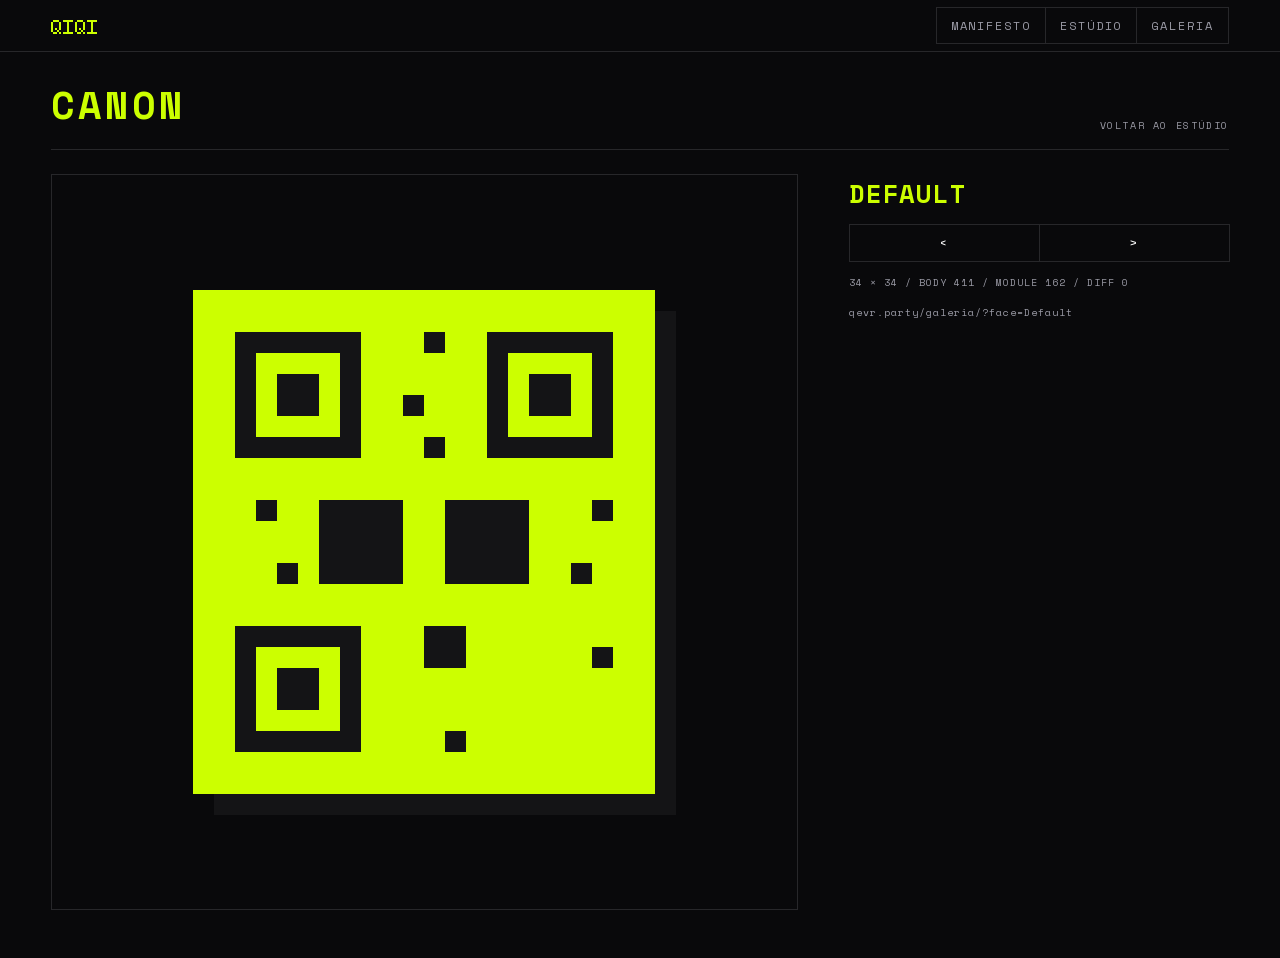
==== canon/index.html @ 70dbea25 "Ship responsive eighth-voice rulings" ====
<!DOCTYPE html>
<html lang="pt-BR">
<head>
<meta charset="utf-8">
<meta name="viewport" content="width=device-width, initial-scale=1, viewport-fit=cover">
<title>QIQI / CANON</title>
<meta name="robots" content="noindex">
<meta name="theme-color" content="#09090B">
<link rel="icon" href="../assets/favicon.svg" type="image/svg+xml">
<link rel="stylesheet" href="../assets/site.css">
<style>
  .canon-page { min-height: 100svh; max-width: var(--wrap); margin-inline: auto; padding: calc(var(--bar) + 24px) var(--gut) 48px; }
  .canon-head { display: flex; align-items: end; justify-content: space-between; gap: 16px; padding-bottom: 16px; border-bottom: var(--rule) solid var(--qevr-hair); }
  .canon-head h1 { color: var(--brand); font-size: clamp(20px, 3vw, 48px); letter-spacing: .08em; }
  .canon-head a { color: var(--qevr-muted); font-size: 10px; letter-spacing: .16em; text-decoration: none; }
  .canon-work { display: grid; grid-template-columns: minmax(0, 1fr) minmax(260px, 380px); gap: clamp(20px, 4vw, 64px); padding-top: 24px; align-items: start; }
  .canon-grid { min-width: 0; overflow: auto; border: var(--rule) solid var(--qevr-hair); padding: 10px; }
  .canon-grid canvas { display: block; image-rendering: pixelated; margin-inline: auto; }
  .canon-meta { display: grid; gap: 12px; }
  .canon-name { color: var(--brand); font-size: clamp(18px, 2vw, 28px); font-weight: 700; }
  .canon-row { display: flex; }
  .canon-data { color: var(--qevr-muted); font-size: 10px; line-height: 1.8; letter-spacing: .1em; text-transform: none; overflow-wrap: anywhere; }
  @media (max-width: 720px) {
    .canon-work { grid-template-columns: 1fr; }
    .canon-page { padding-inline: 12px; }
  }
</style>
</head>
<body>
<header class="bar">
  <div class="bar__in">
    <a class="bar__mark" href="../" aria-label="QIQI"><canvas data-cells="QIQI" data-fit="108"></canvas></a>
    <nav class="bar__nav">
      <a href="../#manifesto">MANIFESTO</a>
      <a href="../estudio/">ESTÚDIO</a>
      <a href="../galeria/">GALERIA</a>
    </nav>
  </div>
</header>
<main class="canon-page">
  <div class="canon-head"><h1>CANON</h1><a href="../estudio/">VOLTAR AO ESTÚDIO</a></div>
  <div class="canon-work">
    <div class="canon-grid"><canvas id="canonCanvas" aria-label="GRADE CANÔNICA 34 POR 34"></canvas></div>
    <aside class="canon-meta">
      <strong class="canon-name" id="canonName">NORMAL</strong>
      <div class="canon-row"><button class="ctl" id="canonPrev" type="button">&lt;</button><button class="ctl" id="canonNext" type="button">&gt;</button></div>
      <div class="canon-data" id="canonStats"></div>
      <div class="canon-data" id="canonLink"></div>
    </aside>
  </div>
</main>
<script src="../assets/pixelfont.js"></script>
<script src="../assets/qevr.js"></script>
<script src="../assets/cascade.js"></script>
<script>
(function () {
  "use strict";
  var names = [], index = 0;
  function brand() { return getComputedStyle(document.documentElement).getPropertyValue("--brand").trim() || "#CCFF00"; }
  function drawWord(canvas) {
    var m = window.QevrType.textMatrix(canvas.getAttribute("data-cells"));
    var room = canvas.parentElement.clientWidth || 108;
    var cell = Math.max(2, Math.floor(Math.min(room, 108) / m.w));
    var dpr = Math.min(devicePixelRatio || 1, 3);
    canvas.width = m.w * cell * dpr; canvas.height = m.h * cell * dpr;
    canvas.style.width = m.w * cell + "px"; canvas.style.height = m.h * cell + "px";
    var ctx = canvas.getContext("2d"); ctx.setTransform(dpr, 0, 0, dpr, 0, 0); ctx.fillStyle = brand();
    for (var y = 0; y < m.h; y++) for (var x = 0; x < m.w; x++) if (m.cells[y * m.w + x]) ctx.fillRect(x * cell, y * cell, cell, cell);
  }
  function paint() {
    if (!names.length) return;
    var name = names[index], m = window.Qevr.matrix(name), def = window.Qevr.matrix("Default"), n = m.n;
    var host = document.querySelector(".canon-grid");
    var room = Math.min(host.clientWidth - 22, innerHeight - 150, innerWidth >= 2200 ? 1200 : 760);
    var cell = Math.max(5, Math.floor(room / n));
    var canvas = document.getElementById("canonCanvas"), dpr = Math.min(devicePixelRatio || 1, 2);
    canvas.width = n * cell * dpr; canvas.height = n * cell * dpr;
    canvas.style.width = n * cell + "px"; canvas.style.height = n * cell + "px";
    var ctx = canvas.getContext("2d"); ctx.setTransform(dpr, 0, 0, dpr, 0, 0); ctx.clearRect(0, 0, n * cell, n * cell);
    var lime = 0, ink = 0, diff = 0;
    for (var y = 0; y < n; y++) for (var x = 0; x < n; x++) {
      var i = y * n + x, value = m.cells[i], changed = value !== def.cells[i];
      if (value === 1) lime++; if (value === 2) ink++; if (changed) diff++;
      ctx.fillStyle = changed ? "#FF007F" : value === 1 ? brand() : value === 2 ? "#141416" : "#09090B";
      ctx.fillRect(x * cell, y * cell, cell, cell);
    }
    document.getElementById("canonName").textContent = name.toUpperCase();
    document.getElementById("canonStats").textContent = "34 × 34 / BODY " + lime + " / MODULE " + ink + " / DIFF " + diff;
    document.getElementById("canonLink").textContent = "qevr.party/galeria/?face=" + encodeURIComponent(name);
  }
  document.getElementById("canonPrev").addEventListener("click", function () { index = (index - 1 + names.length) % names.length; paint(); });
  document.getElementById("canonNext").addEventListener("click", function () { index = (index + 1) % names.length; paint(); });
  window.Qevr.load("../assets/qevr-expressions.json").then(function (list) { names = list; drawWord(document.querySelector(".bar__mark canvas")); paint(); });
  addEventListener("resize", function () { drawWord(document.querySelector(".bar__mark canvas")); paint(); });
  window.QevrCascade.wireLinks(".bar a, .canon-head a");
})();
</script>
<script type="module" src="../assets/qa.mjs"></script>
</body>
</html>
---- assets/site.css ----
/* QEVR / qevr.party
   VENOM only. Square corners, hard offset shadows, uppercase SpaceMono.
   Four brand colors, locked. The one licensed glow is ON FIRE.

   ALIGNMENT STANDARD (applies to every page, every width):
   - Reading decks stay LEFT-ALIGNED inside one shared container.
   - The mascot-first arrival (the full first screen) and the studio center
     plate are the sanctioned centered compositions; labels that name art
     center with that art.
   - Lime fill = where you are. White fill = hover. Never the same treatment
     for both. */

/* Space Mono lives on OUR domain. SEM REVENDA DE DADOS includes the fonts. */
@font-face {
  font-family: "Space Mono"; font-style: normal; font-weight: 400; font-display: swap;
  src: url("fonts/spacemono-400-latin.woff2") format("woff2");
  unicode-range: U+0000-00FF, U+0131, U+0152-0153, U+02BB-02BC, U+02C6, U+02DA, U+02DC, U+0304, U+0308, U+0329, U+2000-206F, U+20AC, U+2122, U+2191, U+2193, U+2212, U+2215, U+FEFF, U+FFFD;
}
@font-face {
  font-family: "Space Mono"; font-style: normal; font-weight: 400; font-display: swap;
  src: url("fonts/spacemono-400-latin-ext.woff2") format("woff2");
  unicode-range: U+0100-02BA, U+02BD-02C5, U+02C7-02CC, U+02CE-02D7, U+02DD-02FF, U+0304, U+0308, U+0329, U+1D00-1DBF, U+1E00-1E9F, U+1EF2-1EFF, U+2020, U+20A0-20AB, U+20AD-20C0, U+2113, U+2C60-2C7F, U+A720-A7FF;
}
@font-face {
  font-family: "Space Mono"; font-style: normal; font-weight: 700; font-display: swap;
  src: url("fonts/spacemono-700-latin.woff2") format("woff2");
  unicode-range: U+0000-00FF, U+0131, U+0152-0153, U+02BB-02BC, U+02C6, U+02DA, U+02DC, U+0304, U+0308, U+0329, U+2000-206F, U+20AC, U+2122, U+2191, U+2193, U+2212, U+2215, U+FEFF, U+FFFD;
}
@font-face {
  font-family: "Space Mono"; font-style: normal; font-weight: 700; font-display: swap;
  src: url("fonts/spacemono-700-latin-ext.woff2") format("woff2");
  unicode-range: U+0100-02BA, U+02BD-02C5, U+02C7-02CC, U+02CE-02D7, U+02DD-02FF, U+0304, U+0308, U+0329, U+1D00-1DBF, U+1E00-1E9F, U+1EF2-1EFF, U+2020, U+20A0-20AB, U+20AD-20C0, U+2113, U+2C60-2C7F, U+A720-A7FF;
}

:root {
  --qevr-ink: #09090B;
  --qevr-body: #CCFF00;
  --qevr-pink: #FF007F;
  --qevr-light: #FFFFFF;
  --qevr-muted: #9A9AA5;
  --qevr-surface: #141416;
  --qevr-hair: #27272A;
  --qevr-fire: #FF2A6D;

  --ground: var(--qevr-ink);
  --brand: var(--qevr-body);
  --accent: var(--qevr-body);

  --gut: clamp(16px, 4vw, 64px);
  --rule: 1px;
  --wrap: 1560px;
  --bar: calc(52px + env(safe-area-inset-top, 0px));
}

html[data-mode="party"] { --brand: var(--qevr-pink); --accent: var(--qevr-pink); }
html[data-mode="dawn"]  { --ground: #0C0C0E; --brand: var(--qevr-body); --accent: var(--qevr-pink); }

* { margin: 0; padding: 0; box-sizing: border-box; border-radius: 0 !important; }

/* the motion law is stepped and hard: anchor moves are cuts, never glides */
html { background: var(--ground); scroll-behavior: auto; scroll-padding-top: var(--bar); }

body {
  background: var(--ground);
  color: var(--qevr-light);
  font-family: "Space Mono", ui-monospace, "SF Mono", Menlo, monospace;
  font-size: 16px;
  text-transform: uppercase;
  letter-spacing: 0.055em;
  -webkit-font-smoothing: antialiased;
  overflow-x: hidden;
  scrollbar-width: thin;
  scrollbar-color: var(--brand) var(--qevr-hair);
}

::-webkit-scrollbar { width: 4px; height: 4px; }
::-webkit-scrollbar-track { background: var(--qevr-hair); }
::-webkit-scrollbar-thumb { background: var(--brand); }
html.scroll-fire { scrollbar-color: var(--qevr-fire) var(--qevr-hair); }
html.scroll-fire::-webkit-scrollbar-thumb { background: var(--qevr-fire); }

::selection { background: var(--brand); color: var(--qevr-ink); }

/* ---------- bar ---------- */

.bar {
  position: fixed; inset: 0 0 auto 0; height: var(--bar); z-index: 60;
  padding: env(safe-area-inset-top, 0px) var(--gut) 0 var(--gut);
  background: var(--ground);
  border-bottom: var(--rule) solid var(--qevr-hair);
}
.bar__in {
  height: 100%; max-width: var(--wrap); margin-inline: auto;
  display: flex; align-items: center; justify-content: space-between; gap: 16px;
}
.bar__mark canvas { display: block; image-rendering: pixelated; }
.bar__nav { display: flex; gap: 0; }
.bar__nav a {
  color: var(--qevr-muted); text-decoration: none;
  font-size: clamp(10px, 1.05vw, 12px); letter-spacing: .16em;
  padding: 9px 14px; border: var(--rule) solid var(--qevr-hair); margin-left: -1px;
}
/* lime marks where you are; hover is white, never lime */
.bar__nav a[aria-current="page"] { color: var(--qevr-ink); background: var(--brand); border-color: var(--brand); font-weight: 700; }
.bar__nav a:not([aria-current="page"]):hover,
.bar__nav a:not([aria-current="page"]):focus-visible { color: var(--qevr-ink); background: var(--qevr-light); border-color: var(--qevr-light); outline: none; }

/* the PT / EN boxes: two tabs bleeding off the right edge, just under the
   bar, stacked. same grammar as everything: lime = the language you are in,
   white = hover. they live on the arrival, out of the reading's way. */
.lang {
  position: absolute; top: calc(var(--bar) + 14px); right: 0; z-index: 55;
  display: flex; flex-direction: column;
  /* its own patch of ground: invisible on the manifesto, and on the studio it
     carves a clean notch out of the belt, the same way the bar and plate do */
  background: var(--ground); padding: 8px 0 8px 8px;
}
.lang button {
  font: inherit; text-transform: uppercase; cursor: pointer;
  background: var(--ground); color: var(--qevr-muted);
  font-size: 11px; letter-spacing: .14em; padding: 10px 12px;
  border: var(--rule) solid var(--qevr-hair); border-right: 0;
}
.lang button + button { margin-top: -1px; }
.lang button[aria-pressed="true"] { color: var(--qevr-ink); background: var(--brand); border-color: var(--brand); font-weight: 700; }
.lang button:not([aria-pressed="true"]):hover,
.lang button:not([aria-pressed="true"]):focus-visible { color: var(--qevr-ink); background: var(--qevr-light); border-color: var(--qevr-light); outline: none; }

/* ---------- thermometer ---------- */

.thermo { display: none; }
.thermo__fill { position: absolute; left: 0; right: 0; top: 0; height: 0; background: var(--brand); }
.thermo.is-fire .thermo__fill { background: var(--qevr-fire); box-shadow: 0 0 18px 2px var(--qevr-fire); }

main { padding-top: var(--bar); }

/* ---------- arrival: him and the colour question own the whole first screen ---------- */

.arrival {
  min-height: calc(100svh - var(--bar));
  max-width: var(--wrap); margin-inline: auto;
  padding: clamp(18px, 3.4vh, 38px) var(--gut) clamp(22px, 4vh, 44px);
  border-bottom: var(--rule) solid var(--qevr-hair);
  display: flex; flex-direction: column; align-items: center; justify-content: center;
  gap: clamp(14px, 2.6vh, 28px);
}
/* him and his one instruction are a lockup: the label centers under the art */
.arrival__mascot { display: grid; justify-items: center; gap: clamp(8px, 1.3vh, 14px); }
.arrival__hint { font-size: clamp(11px, 1.1vw, 13px); letter-spacing: .24em; color: var(--brand); text-align: center; }
.arrival__color { display: grid; justify-items: center; gap: clamp(10px, 1.6vh, 16px); width: min(100%, 400px); }
.arrival__question { color: var(--qevr-light); font-size: clamp(11px, 1.1vw, 14px); letter-spacing: .2em; text-align: center; }
.arrival__color-controls { display: flex; justify-content: center; width: min(100%, 300px); }

/* ---------- the one door left: the studio exit at the end of the read ---------- */

.door {
  display: flex; flex-direction: column; gap: 7px;
  padding: clamp(16px, 2vw, 24px) clamp(20px, 2.6vw, 34px);
  text-decoration: none; border: var(--rule) solid var(--qevr-hair);
  color: var(--qevr-light); min-width: 0;
}
.door strong { font-size: clamp(14px, 1.5vw, 19px); font-weight: 700; letter-spacing: .1em; }
.door span { font-size: clamp(9.5px, 1vw, 11px); color: var(--qevr-muted); letter-spacing: .12em; }
.door--exit { margin-top: clamp(24px, 4vh, 44px); }
/* same grammar as the bar: hover is white */
.door:hover, .door:focus-visible { background: var(--qevr-light); border-color: var(--qevr-light); color: var(--qevr-ink); outline: none; }
.door:hover span, .door:focus-visible span { color: var(--qevr-ink); opacity: .7; }

/* ---------- segmented controls: shared by arrival and studio ---------- */

.ctl {
  font: inherit; text-transform: uppercase; letter-spacing: .12em;
  font-size: 11px; padding: 10px 13px; cursor: pointer;
  background: transparent; color: var(--qevr-light);
  border: var(--rule) solid var(--qevr-hair); margin: 0 -1px 0 0;
  flex: 1; text-align: center;
}
.ctl:hover, .ctl:focus-visible { background: var(--qevr-light); color: var(--qevr-ink); border-color: var(--qevr-light); outline: none; }
.ctl[aria-pressed="true"] { background: var(--brand); color: var(--qevr-ink); border-color: var(--brand); font-weight: 700; }
.ctl--swatch { display: flex; align-items: center; justify-content: center; gap: 7px; }
.ctl--swatch i { width: 10px; height: 10px; display: block; flex: none; }
.ctl--green i { background: var(--qevr-body); }
.ctl--pink i { background: var(--qevr-pink); }
/* a pressed swatch sits on its own colour: flip the square to ink so it never vanishes */
.ctl--swatch[aria-pressed="true"] i { background: var(--qevr-ink); }

/* ---------- the four blocks: one stack, identical at every width ---------- */

.blocks {
  max-width: var(--wrap); margin-inline: auto;
  padding: clamp(20px, 3.5vh, 40px) var(--gut) clamp(40px, 7vh, 84px);
}
.block { border: var(--rule) solid var(--qevr-hair); margin-bottom: -1px; }
.heading--toggle {
  background: transparent; border: 0; width: 100%;
  padding: clamp(14px, 1.8vh, 20px) clamp(15px, 1.8vw, 24px);
  font: inherit; color: inherit; text-align: left; cursor: pointer;
  display: flex; align-items: center; justify-content: space-between; gap: 16px;
  overflow: hidden;
}
.heading--toggle:hover { background: var(--qevr-surface); }
.heading--toggle:focus-visible { outline: 2px solid var(--brand); outline-offset: -4px; }
.heading__text { display: flex; flex-direction: column; gap: 9px; flex: 1; min-width: 0; }
.heading--toggle canvas { display: block; image-rendering: pixelated; }
/* the label says what sits behind it */
.heading__sub { font-size: clamp(10px, .95vw, 11.5px); letter-spacing: .18em; color: var(--qevr-muted); }
/* closed = a plus (this opens); open = the long brand dash */
.heading__mark { display: block; position: relative; width: 14px; height: 14px; background: transparent; flex: none; }
.heading__mark::before { content: ""; position: absolute; left: 0; right: 0; top: 4px; height: 6px; background: var(--qevr-muted); }
.heading__mark::after { content: ""; position: absolute; top: 0; bottom: 0; left: 4px; width: 6px; background: var(--qevr-muted); }
[data-open="true"] > .heading--toggle .heading__mark { width: 30px; height: 6px; }
[data-open="true"] > .heading--toggle .heading__mark::before { top: 0; background: var(--brand); }
[data-open="true"] > .heading--toggle .heading__mark::after { content: none; }
.block__body { padding: 0 clamp(15px, 1.8vw, 24px) clamp(20px, 3vh, 32px); }
[data-open="false"] .block__body { display: none; }

/* ---------- a cena ---------- */

.copy p { font-size: clamp(13.5px, 1.2vw, 17px); line-height: 1.7; letter-spacing: .045em; max-width: 64ch; }
.copy p + p { margin-top: 1.2em; }
.copy p.dim { color: var(--qevr-muted); }
.copy p.mark { color: var(--brand); }

/* the intro line reads before the tiles; an absent intro leaves no gap */
#peopleIntro:empty { display: none; }
#peopleIntro { margin-bottom: clamp(14px, 2.2vh, 26px); }

/* the people are a deck like every other list: numbered tiles, same borders */
.people__grid {
  display: grid; grid-template-columns: repeat(2, minmax(0, 1fr)); gap: 0;
  max-width: 880px;
  border-top: var(--rule) solid var(--qevr-hair);
  border-left: var(--rule) solid var(--qevr-hair);
}
.world__close { margin-top: clamp(14px, 2.2vh, 26px); padding-top: clamp(12px, 1.8vh, 20px); border-top: var(--rule) solid var(--qevr-hair); max-width: 880px; }
.world__close p { font-size: clamp(12px, 1vw, 14px); line-height: 1.65; color: var(--qevr-muted); }
.world__close p + p { margin-top: .85em; }
.world__close p:last-child { color: var(--brand); }

/* ---------- tiles: every deck on this page is this one component ---------- */

.stances__grid {
  display: grid; grid-template-columns: repeat(3, minmax(0, 1fr)); gap: 0;
  border-top: var(--rule) solid var(--qevr-hair);
  border-left: var(--rule) solid var(--qevr-hair);
}
/* a deck always ends on a full row: when the last tile opens a new row alone,
   it takes the whole row — a wide closing tile, never a hole */
.stances__grid > .stance:nth-child(3n+1):last-child { grid-column: 1 / -1; }
.stance {
  border-right: var(--rule) solid var(--qevr-hair);
  border-bottom: var(--rule) solid var(--qevr-hair);
  background: transparent; color: inherit; font: inherit;
  text-transform: inherit; letter-spacing: inherit; text-align: left;
  padding: clamp(13px, 1.7vw, 22px);
  cursor: pointer; display: flex; flex-direction: column;
  align-items: flex-start; justify-content: flex-start;
  min-height: clamp(96px, 11vh, 132px); width: 100%;
}
.stance:hover, .stance:focus-visible { background: var(--qevr-surface); outline: none; }
.stance[aria-expanded="true"] { background: var(--qevr-surface); }
.stance__idx { font-size: 10px; color: var(--qevr-muted); display: block; margin-bottom: 8px; }
.stance[aria-expanded="true"] .stance__idx { color: var(--brand); }
.stance__head { font-size: clamp(12.5px, 1vw, 15px); line-height: 1.5; font-weight: 700; }
.stance__body { display: none; order: 2; margin-top: 12px; padding-top: 12px; border-top: var(--rule) solid var(--qevr-hair); }
.stance[aria-expanded="true"] .stance__body { display: block; }
.stance__body p { font-size: clamp(11px, .9vw, 13px); line-height: 1.7; color: var(--qevr-muted); }
.stance__body p + p { margin-top: .8em; }
.stance::after { content: ""; display: block; order: 3; margin-top: auto; width: 14px; height: 6px; background: var(--qevr-hair); }
.stance:hover::after, .stance:focus-visible::after { background: var(--qevr-muted); }
.stance[aria-expanded="true"]::after { width: 36px; background: var(--brand); }

/* still tiles: same skin, nothing to press, body always out */
.stance--still { cursor: default; min-height: 0; }
.stance--still:hover { background: transparent; }
.stance--still .stance__body { display: block; }
.stance--still::after { content: none; }

/* ---------- gift ---------- */

.gift p { font-size: clamp(14px, 1.3vw, 19px); line-height: 1.7; max-width: 52ch; }
.stamp {
  margin-top: clamp(18px, 3vh, 34px); padding-top: clamp(14px, 2.2vh, 24px);
  border-top: 3px solid var(--brand);
  font-size: clamp(15px, 1.9vw, 28px); line-height: 1.4; font-weight: 700;
  color: var(--qevr-light); letter-spacing: .04em; max-width: 30ch;
}
.stamp b { color: var(--brand); font-weight: 700; }

/* ---------- companion ---------- */

/* a true corner: small zone, so he never sits on the reading (soul: never covers content) */
.companion { position: fixed; right: clamp(8px, 1.6vw, 22px); bottom: clamp(8px, 1.6vh, 22px); z-index: 50; width: 130px; height: 130px; display: grid; place-items: center; pointer-events: none; }
.companion .mascot { pointer-events: auto; }
.mascot { background: transparent; border: 0; padding: 0; cursor: pointer; display: block; will-change: transform; }
.mascot canvas { display: block; image-rendering: pixelated; }
.mascot:focus-visible { outline: 2px solid var(--brand); outline-offset: 4px; }

@media (max-width: 1100px) {
  .stances__grid { grid-template-columns: repeat(2, minmax(0, 1fr)); }
  .stances__grid > .stance:nth-child(2n+1):last-child { grid-column: 1 / -1; }
}

@media (max-width: 720px) {
  /* the landing is two pages, not a scroll with half-states: a swipe settles
     on him or on the read, never between. inside the read (an area taller
     than the screen) scrolling stays free — snap only guards the two doors.
     (body carries overflow-x: hidden, so it is the propagated scroller:
     the snap-type must sit on BOTH roots or chromium ignores it) */
  html, body { scroll-snap-type: y mandatory; }
  .arrival { scroll-snap-align: start; }
  .blocks { scroll-snap-align: start; }

  .stances__grid, #neversList, .people__grid { grid-template-columns: minmax(0, 1fr); }
  /* GP's ruling: on the read he takes the bottom-right corner, same as the
     app. small zone, small cell, and only he himself takes the tap */
  .companion { width: 92px; height: 92px; right: 10px; bottom: 12px; }
  .lang button { font-size: 10px; padding: 9px 10px; }
  .bar { padding-inline: 0; }
  .bar__in { gap: 0; max-width: none; }
  .bar__mark { flex: 0 0 64px; width: 64px; overflow: hidden; display: flex; justify-content: center; }
  .bar__nav { flex: 1 1 auto; min-width: 0; display: grid; grid-template-columns: repeat(3, minmax(0, 1fr)); }
  .bar__nav a {
    min-width: 0; margin-left: -1px; padding: 10px 2px;
    font-size: 8px; letter-spacing: .055em; text-align: center; white-space: nowrap;
  }
  .arrival { padding-inline: 16px; gap: 14px; }
  .door { padding: 13px 16px; }
  .arrival__color-controls { width: min(100%, 260px); }
  .copy p { font-size: 13px; line-height: 1.62; }
  .world__close p { font-size: 12px; }
  .stance { min-height: 0; padding: 12px 14px; }
  .stance__head { font-size: 12.5px; line-height: 1.45; }
  .stance::after { margin-top: 9px; }
  .heading__sub { letter-spacing: .14em; }
  .stamp { font-size: 15px; max-width: none; }
}

@media (prefers-reduced-motion: reduce) {
  html { scroll-behavior: auto; }
  * { transition: none !important; animation: none !important; }
  .thermo.is-fire .thermo__fill { box-shadow: none; }
}

/* ================= seventh voice: the ruled build ================= */

/* ---------- arrival floor: provenance + the scroll cue ---------- */
.arrival { position: relative; }
.arrival__floor {
  position: absolute; left: var(--gut); right: var(--gut); bottom: 10px;
  display: flex; align-items: center; justify-content: space-between; gap: 14px;
  border-top: var(--rule) solid var(--qevr-hair); padding-top: 8px;
}
.arrival__city { font-size: 10px; letter-spacing: .26em; color: var(--qevr-muted); }
.arrival__scroll { display: flex; align-items: center; gap: 8px; color: var(--qevr-muted); }
.arrival__scroll span { font-size: 9px; letter-spacing: .26em; }
.arrival__scroll canvas { display: block; image-rendering: pixelated; }
/* the gift tag: one muted dedication line, read from the link, never stored */
.arrival__from { font-size: 10px; letter-spacing: .2em; color: var(--qevr-muted); text-align: center; }
.arrival__from:empty { display: none; }
/* the quick loading bar of the entrance ritual */
.arrival__loading { width: min(46vw, 220px); height: 8px; border: var(--rule) solid var(--qevr-hair); }
.arrival__loading i { display: block; height: 100%; width: 0; background: var(--brand); }
.arrival__signal { min-height: 18px; display: grid; place-items: center; }
.arrival__signal > * { grid-area: 1 / 1; }
.arrival__signal .arrival__hint { visibility: hidden; }
.arrival__signal.is-ready .arrival__hint { visibility: visible; }
.arrival__signal.is-ready .arrival__loading { display: none; }
.arrival__signal.is-loading .arrival__hint { visibility: hidden; }
.arrival__signal.is-loading .arrival__loading { display: block; }
body.is-booting .bar,
body.is-booting > .lang,
body.is-booting .arrival__mascot > :not(.arrival__signal),
body.is-booting .arrival__from,
body.is-booting .arrival__color,
body.is-booting .arrival__floor { visibility: hidden; }
body.is-booting [data-qevr-cascade] { display: none !important; }
body.is-booting .arrival__mascot { position: fixed; inset: 0; z-index: 10000; display: grid; place-items: center; }
body.is-booting .arrival__signal { position: fixed; inset: 0; }

/* ---------- the error tag and loader above his head (poke ladder) ---------- */
.arrival__mascot { position: relative; }
.mascot__tag {
  position: absolute; top: -6px; left: 50%; transform: translate(-50%, -100%);
  font-size: 10px; letter-spacing: .3em; font-weight: 700; color: var(--qevr-pink);
  padding: 4px 8px; border: 0; background: transparent;
  display: none; white-space: nowrap;
}
.mascot__tag.on { display: block; }
.mascot__load {
  position: absolute; top: -4px; left: 50%; transform: translate(-50%, -100%);
  width: 90px; height: 6px; border: var(--rule) solid var(--qevr-hair); background: var(--ground);
  display: none;
}
.mascot__load i { display: block; height: 100%; width: 0; background: var(--brand); }
.mascot__load.on { display: block; }

/* The error hits the whole document in stepped slices, not a floating box. */
html.page-glitch body { animation: page-glitch-shake 90ms steps(2, end) 7; }
html.page-glitch body::after {
  content: ""; position: fixed; inset: 0; z-index: 89; pointer-events: none;
  background: repeating-linear-gradient(0deg, transparent 0 17px, color-mix(in srgb, var(--brand) 42%, transparent) 17px 20px);
  mix-blend-mode: difference; animation: page-glitch-slice 80ms steps(2, end) 8;
}
@keyframes page-glitch-shake { 0% { transform: translate(0); } 33% { transform: translate(8px, -3px); } 66% { transform: translate(-7px, 2px); } }
@keyframes page-glitch-slice { 0% { clip-path: inset(8% 0 72% 0); transform: translateX(-10px); } 50% { clip-path: inset(46% 0 30% 0); transform: translateX(12px); } 100% { clip-path: inset(74% 0 4% 0); transform: translateX(-5px); } }

/* ---------- the read: expansion bay + full volume ---------- */
/* tiles stay short; the opened body lives in a full-width band under its row */
.stance__body { display: none !important; }
.stances__bay {
  grid-column: 1 / -1;
  border-right: var(--rule) solid var(--qevr-hair);
  border-bottom: var(--rule) solid var(--qevr-hair);
  background: var(--qevr-surface);
  padding: clamp(16px, 2.2vw, 26px);
  display: flex; gap: clamp(14px, 2vw, 22px); align-items: flex-start;
}
.stances__bay-idx { color: var(--brand); font-size: 12px; font-weight: 700; flex: none; padding-top: 3px; }
.stances__bay-copy { min-width: 0; flex: 1; }
/* the doctrine answers at full volume: copy size, white */
.stances__bay-copy p { font-size: clamp(13.5px, 1.2vw, 17px); line-height: 1.7; color: var(--qevr-light); max-width: 64ch; }
.stances__bay-copy p + p { margin-top: 1em; }
.stances__bay-copy .cursor { display: inline-block; width: 9px; height: 1em; vertical-align: -0.15em; background: var(--brand); margin-left: 3px; }

/* ---------- AS PESSOAS: stanzas, not a pricing grid ---------- */
.people__grid { grid-template-columns: minmax(0, 1fr); max-width: none; }
.people__grid .stance--still { flex-direction: row; align-items: baseline; gap: clamp(12px, 1.6vw, 20px); padding: clamp(14px, 1.8vw, 22px); }
.people__grid .stance__idx { margin-bottom: 0; flex: none; }
.people__grid .stance__head { flex: none; min-width: clamp(120px, 16vw, 220px); }
.people__grid .stance--still .stance__body { display: block !important; margin-top: 0; padding-top: 0; border-top: 0; min-width: 0; }
.people__grid .stance--still .stance__body p { font-size: clamp(13.5px, 1.2vw, 17px); line-height: 1.7; color: var(--qevr-light); max-width: 64ch; }

/* ---------- the companion enters the open block (desktop) ---------- */
.block { position: relative; }
.block__field { position: absolute; right: clamp(14px, 3vw, 60px); bottom: clamp(14px, 3vh, 40px); display: none; }
@media (min-width: 1101px) { [data-open="true"] .block__field { display: block; } }

/* ---------- the doors out: two bands at heading scale ---------- */
.doors {
  width: 100vw; margin-top: clamp(24px, 4vh, 44px); margin-left: calc(50% - 50vw);
  border-top: var(--rule) solid var(--qevr-hair);
  display: grid; grid-template-columns: repeat(2, minmax(0, 1fr));
}
.doorband {
  display: flex; align-items: center; justify-content: space-between; gap: 18px;
  padding: clamp(18px, 2.6vh, 30px) clamp(16px, 2vw, 26px);
  border: var(--rule) solid var(--qevr-hair); border-top: 0; min-width: 0;
  text-decoration: none; color: var(--qevr-light); background: transparent;
}
.doorband canvas { display: block; image-rendering: pixelated; max-width: 72%; height: auto !important; }
.doorband span { min-width: 0; font-size: clamp(9.5px, 1vw, 11px); color: var(--qevr-muted); letter-spacing: .18em; text-align: right; }
.doorband:hover, .doorband:focus-visible { background: var(--qevr-light); outline: none; }
.doorband:hover span, .doorband:focus-visible span { color: var(--qevr-ink); }

/* ---------- the stamp drawn in his cells ---------- */
.stamp { border-top: 0; padding-top: 0; max-width: none; }
.stamp__band { border-top: 3px solid var(--brand); padding-top: clamp(14px, 2.2vh, 24px); }
.stamp canvas { display: block; image-rendering: pixelated; max-width: 100%; }
.stamp__city { display: block; margin-top: 10px; color: var(--qevr-muted); font-size: 9px; letter-spacing: .24em; }

/* ---------- AS REGRAS: the poster pop ---------- */
.poster {
  position: fixed; inset: 0; z-index: 90; background: rgb(9 9 11 / 88%); display: none;
  overflow: auto; padding: clamp(12px, 3vh, 28px); place-items: center;
}
.poster.on { display: grid; }
.poster__in { width: min(100%, 760px); display: grid; gap: 8px; }
.poster__sheet {
  aspect-ratio: 210 / 297; width: min(100%, calc((100svh - 112px) * 210 / 297));
  max-height: calc(100svh - 112px); margin-inline: auto; overflow: hidden;
  border: clamp(3px, .55vw, 6px) solid var(--brand); background: var(--qevr-ink);
  padding: clamp(12px, 2.5vmin, 28px); display: flex; flex-direction: column; gap: clamp(8px, 1.6vmin, 18px);
}
.poster__controls { display: flex; justify-content: center; }
.poster__top { display: flex; align-items: flex-start; justify-content: space-between; gap: 16px; }
.poster__title canvas { display: block; image-rendering: pixelated; }
.poster__close {
  font: inherit; text-transform: uppercase; cursor: pointer; letter-spacing: .14em;
  background: transparent; color: var(--qevr-light); font-size: 11px;
  border: var(--rule) solid var(--qevr-hair); padding: 10px 13px;
}
.poster__close:hover, .poster__close:focus-visible { background: var(--qevr-light); color: var(--qevr-ink); border-color: var(--qevr-light); outline: none; }
.poster__body { display: grid; grid-template-columns: minmax(0, 1fr) auto; gap: clamp(8px, 1.8vmin, 22px); align-items: start; min-height: 0; }
.poster__art { flex: none; }
.poster__art canvas { display: block; image-rendering: pixelated; }
.poster__rules { min-width: 0; flex: 1; display: flex; flex-direction: column; }
.poster__rule { border-bottom: var(--rule) solid var(--qevr-hair); padding: clamp(4px, .85vmin, 10px) 0; }
.poster__rule b { display: block; font-size: clamp(7px, 1.18vmin, 13px); letter-spacing: .03em; }
.poster__rule i { display: block; font-style: normal; margin-top: 2px; font-size: clamp(6px, .92vmin, 10px); color: var(--qevr-muted); line-height: 1.35; }
.poster__foot { font-size: 10px; letter-spacing: .24em; color: var(--qevr-muted); display: flex; justify-content: space-between; gap: 12px; }
@media (max-width: 720px) {
  .poster { padding: 8px; }
  .poster__in { width: 100%; }
  .poster__sheet { max-height: calc(100svh - 70px); width: min(100%, calc((100svh - 70px) * 210 / 297)); padding: 11px; }
  .poster__top { gap: 8px; }
  .poster__body { grid-template-columns: minmax(0, 1fr) 74px; }
  .poster__foot { font-size: 6.5px; }
}

/* ---------- the hold: charging into the secret room ---------- */
.mascot__charge {
  position: absolute; left: 50%; bottom: -12px; transform: translateX(-50%);
  width: 120px; height: 6px; border: var(--rule) solid var(--qevr-hair); background: var(--ground);
  display: none;
}
.mascot__charge i { display: block; height: 100%; width: 0; background: var(--qevr-pink); }
.mascot__charge.on { display: block; }

/* ---------- phone: the companion changes corners instead of changing copy width ---------- */
@media (max-width: 720px) {
  .arrival__floor { left: 16px; right: 16px; }
  .people__grid .stance--still { flex-direction: column; gap: 6px; }
  .people__grid .stance__head { min-width: 0; }
  .doorband { padding: 14px 10px; justify-content: center; }
  .doorband span { display: none; }
  .doorband canvas { max-width: 100%; }
  .stances__bay { padding: 14px; }
}

.companion[data-corner="bottom-left"] { right: auto; left: 10px; }
.companion[data-corner="top-right"] { bottom: auto; top: calc(var(--bar) + 12px); }
.companion[data-corner="top-left"] { right: auto; bottom: auto; left: 10px; top: calc(var(--bar) + 12px); }

@media (min-width: 2200px) {
  :root { --wrap: min(86vw, 3000px); --gut: clamp(48px, 4vw, 150px); }
  body { font-size: 20px; }
  .copy p, .stances__bay-copy p, .people__grid .stance--still .stance__body p { font-size: clamp(18px, .82vw, 26px); max-width: 76ch; }
  .heading__sub { font-size: clamp(13px, .55vw, 18px); }
  .block__field { right: clamp(50px, 4vw, 150px); }
  .poster__in { width: min(100%, 960px); }
}

/* screen-reader-only heading: the document has a name even before the paint */
.sr-only { position: absolute; width: 1px; height: 1px; padding: 0; margin: -1px; overflow: hidden; clip: rect(0 0 0 0); white-space: nowrap; border: 0; }
/* L02: the page's one quick hit after HE molts */
main.jolt { transform: translateX(6px); }
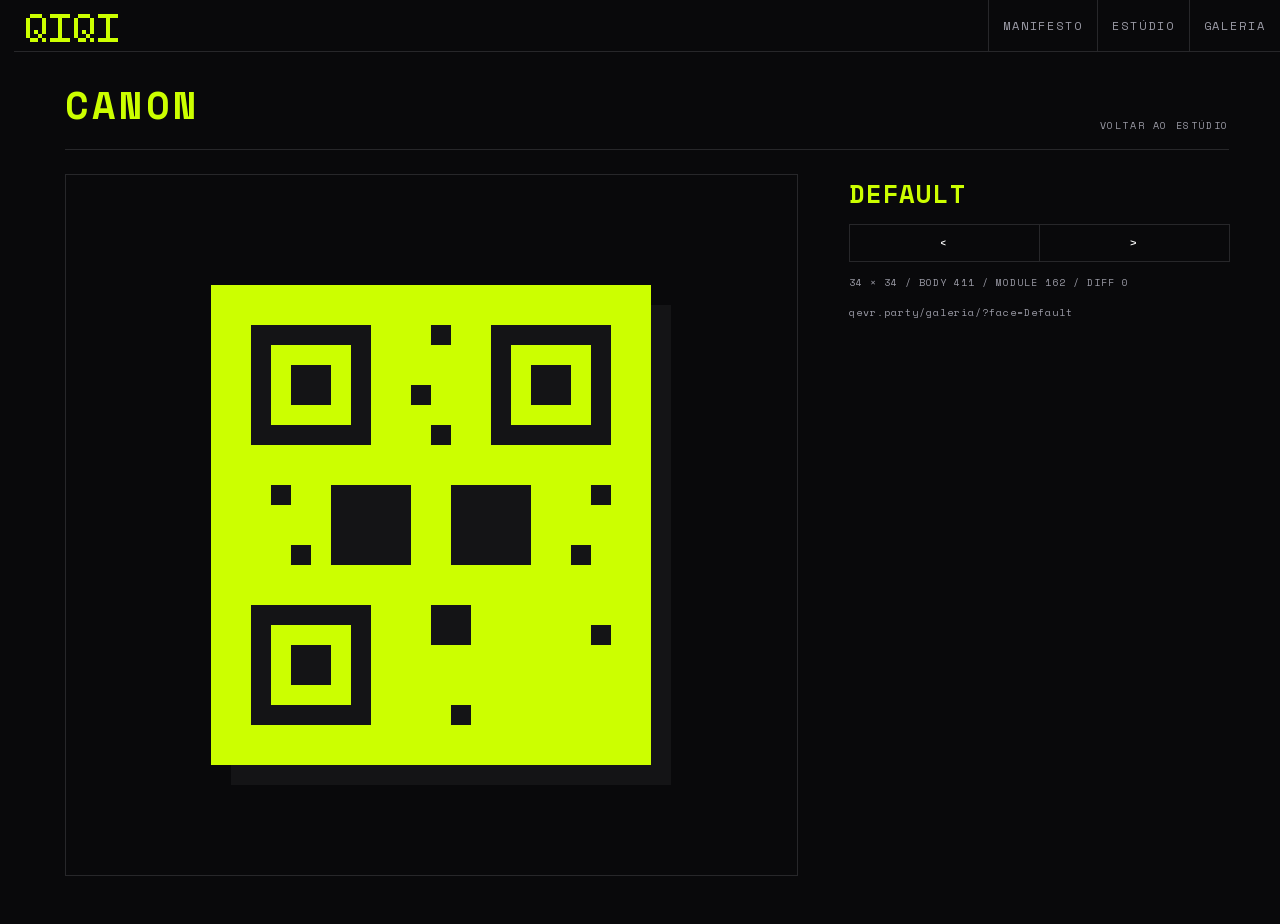
==== commit 082c3c04: "heat-register rulings + phone fixes + responsiveness pass (mirror of 2f9cc9b, c5886a8, c80f19c) - th" ====
--- a/canon/index.html
+++ b/canon/index.html
@@ -23,6 +23,8 @@
   @media (max-width: 720px) {
     .canon-work { grid-template-columns: 1fr; }
     .canon-page { padding-inline: 12px; }
+    .canon-head a { position: relative; }
+    .canon-head a::before { content: ""; position: absolute; inset: -14px 0; }
   }
 </style>
 </head>
--- a/assets/site.css
+++ b/assets/site.css
@@ -50,6 +50,12 @@
   --rule: 1px;
   --wrap: 1560px;
   --bar: calc(52px + env(safe-area-inset-top, 0px));
+  --utility: 24px;
+  /* the controls float as two compact clusters under the bar — they are NOT a
+     second header row, so the page offset is the bar alone */
+  --chrome: var(--bar);
+  --rail: 14px;
+  --thermo-cell: 60px;
 }
 
 html[data-mode="party"] { --brand: var(--qevr-pink); --accent: var(--qevr-pink); }
@@ -61,6 +67,7 @@
 html { background: var(--ground); scroll-behavior: auto; scroll-padding-top: var(--bar); }
 
 body {
+  margin-left: var(--rail);
   background: var(--ground);
   color: var(--qevr-light);
   font-family: "Space Mono", ui-monospace, "SF Mono", Menlo, monospace;
@@ -69,75 +76,75 @@
   letter-spacing: 0.055em;
   -webkit-font-smoothing: antialiased;
   overflow-x: hidden;
-  scrollbar-width: thin;
-  scrollbar-color: var(--brand) var(--qevr-hair);
-}
-
-::-webkit-scrollbar { width: 4px; height: 4px; }
-::-webkit-scrollbar-track { background: var(--qevr-hair); }
-::-webkit-scrollbar-thumb { background: var(--brand); }
-html.scroll-fire { scrollbar-color: var(--qevr-fire) var(--qevr-hair); }
-html.scroll-fire::-webkit-scrollbar-thumb { background: var(--qevr-fire); }
+}
 
 ::selection { background: var(--brand); color: var(--qevr-ink); }
 
 /* ---------- bar ---------- */
 
 .bar {
-  position: fixed; inset: 0 0 auto 0; height: var(--bar); z-index: 60;
-  padding: env(safe-area-inset-top, 0px) var(--gut) 0 var(--gut);
+  position: fixed; left: var(--rail); right: 0; top: 0; height: var(--bar); z-index: 60;
+  padding: env(safe-area-inset-top, 0px) 0 0 12px;
   background: var(--ground);
   border-bottom: var(--rule) solid var(--qevr-hair);
 }
+/* QIQI at the extreme left, the doors at the extreme right — always */
 .bar__in {
-  height: 100%; max-width: var(--wrap); margin-inline: auto;
-  display: flex; align-items: center; justify-content: space-between; gap: 16px;
-}
+  height: 100%; max-width: none;
+  display: flex; align-items: stretch; justify-content: space-between; gap: 16px;
+}
+.bar__mark { display: grid; place-items: center; }
 .bar__mark canvas { display: block; image-rendering: pixelated; }
-.bar__nav { display: flex; gap: 0; }
+.bar__nav { display: flex; align-items: stretch; height: 100%; gap: 0; }
 .bar__nav a {
   color: var(--qevr-muted); text-decoration: none;
   font-size: clamp(10px, 1.05vw, 12px); letter-spacing: .16em;
-  padding: 9px 14px; border: var(--rule) solid var(--qevr-hair); margin-left: -1px;
+  padding: 0 14px; border: 0; border-left: var(--rule) solid var(--qevr-hair);
+  display: grid; place-items: center; height: 100%; white-space: nowrap;
 }
 /* lime marks where you are; hover is white, never lime */
-.bar__nav a[aria-current="page"] { color: var(--qevr-ink); background: var(--brand); border-color: var(--brand); font-weight: 700; }
+.bar__nav a[aria-current="page"] { color: var(--qevr-ink); background: var(--brand); font-weight: 700; }
 .bar__nav a:not([aria-current="page"]):hover,
-.bar__nav a:not([aria-current="page"]):focus-visible { color: var(--qevr-ink); background: var(--qevr-light); border-color: var(--qevr-light); outline: none; }
-
-/* the PT / EN boxes: two tabs bleeding off the right edge, just under the
-   bar, stacked. same grammar as everything: lime = the language you are in,
-   white = hover. they live on the arrival, out of the reading's way. */
-.lang {
-  position: absolute; top: calc(var(--bar) + 14px); right: 0; z-index: 55;
+.bar__nav a:not([aria-current="page"]):focus-visible { color: var(--qevr-ink); background: var(--qevr-light); outline: none; }
+
+/* the switches: each block names what it TURNS INTO. site in PT shows EN;
+   site green shows a pink block. the old stacked boxes at the right edge
+   (GP, 2026-08-27). */
+.switches {
+  position: fixed; top: var(--bar); right: 0; z-index: 59;
   display: flex; flex-direction: column;
-  /* its own patch of ground: invisible on the manifesto, and on the studio it
-     carves a clean notch out of the belt, the same way the bar and plate do */
   background: var(--ground); padding: 8px 0 8px 8px;
 }
-.lang button {
+.switches button {
   font: inherit; text-transform: uppercase; cursor: pointer;
   background: var(--ground); color: var(--qevr-muted);
   font-size: 11px; letter-spacing: .14em; padding: 10px 12px;
   border: var(--rule) solid var(--qevr-hair); border-right: 0;
 }
-.lang button + button { margin-top: -1px; }
-.lang button[aria-pressed="true"] { color: var(--qevr-ink); background: var(--brand); border-color: var(--brand); font-weight: 700; }
-.lang button:not([aria-pressed="true"]):hover,
-.lang button:not([aria-pressed="true"]):focus-visible { color: var(--qevr-ink); background: var(--qevr-light); border-color: var(--qevr-light); outline: none; }
+.switches button + button { margin-top: -1px; }
+.switches button:hover, .switches button:focus-visible { background: var(--qevr-light); color: var(--qevr-ink); outline: none; }
+.switches .switch--color { min-height: 36px; }
+.switches .switch--color.to-pink { background: var(--qevr-pink); }
+.switches .switch--color.to-green { background: var(--qevr-body); }
+.switches .switch--color:hover, .switches .switch--color:focus-visible { background: var(--qevr-light); }
 
 /* ---------- thermometer ---------- */
 
-.thermo { display: none; }
-.thermo__fill { position: absolute; left: 0; right: 0; top: 0; height: 0; background: var(--brand); }
-.thermo.is-fire .thermo__fill { background: var(--qevr-fire); box-shadow: 0 0 18px 2px var(--qevr-fire); }
-
-main { padding-top: var(--bar); }
+.thermo { position: fixed; left: 0; top: 0; bottom: 0; width: var(--rail); z-index: 55; background: var(--qevr-ink); }
+.thermo__fill {
+  position: absolute; left: 0; right: 0; top: 0; height: 0;
+  background-color: var(--brand);
+  /* twelve countable cells, L16's own number — never a barcode */
+  background-image: repeating-linear-gradient(to bottom, transparent 0 calc(var(--thermo-cell) - 2px), var(--ground) calc(var(--thermo-cell) - 2px) var(--thermo-cell));
+}
+.thermo.is-fire .thermo__fill { background-color: var(--qevr-fire); box-shadow: 0 0 18px 2px var(--qevr-fire); }
+
+main { padding-top: var(--chrome); }
 
 /* ---------- arrival: him and the colour question own the whole first screen ---------- */
 
 .arrival {
-  min-height: calc(100svh - var(--bar));
+  min-height: calc(100svh - var(--chrome));
   max-width: var(--wrap); margin-inline: auto;
   padding: clamp(18px, 3.4vh, 38px) var(--gut) clamp(22px, 4vh, 44px);
   border-bottom: var(--rule) solid var(--qevr-hair);
@@ -147,6 +154,7 @@
 /* him and his one instruction are a lockup: the label centers under the art */
 .arrival__mascot { display: grid; justify-items: center; gap: clamp(8px, 1.3vh, 14px); }
 .arrival__hint { font-size: clamp(11px, 1.1vw, 13px); letter-spacing: .24em; color: var(--brand); text-align: center; }
+.arrival__cursor { display: inline-block; width: 8px; height: 1em; margin-left: 5px; vertical-align: -0.14em; background: var(--brand); }
 .arrival__color { display: grid; justify-items: center; gap: clamp(10px, 1.6vh, 16px); width: min(100%, 400px); }
 .arrival__question { color: var(--qevr-light); font-size: clamp(11px, 1.1vw, 14px); letter-spacing: .2em; text-align: center; }
 .arrival__color-controls { display: flex; justify-content: center; width: min(100%, 300px); }
@@ -184,35 +192,36 @@
 /* a pressed swatch sits on its own colour: flip the square to ink so it never vanishes */
 .ctl--swatch[aria-pressed="true"] i { background: var(--qevr-ink); }
 
-/* ---------- the four blocks: one stack, identical at every width ---------- */
+/* ---------- the panel: five headings, one bay, zero tower (M-A, ruled) ---------- */
 
 .blocks {
   max-width: var(--wrap); margin-inline: auto;
-  padding: clamp(20px, 3.5vh, 40px) var(--gut) clamp(40px, 7vh, 84px);
-}
-.block { border: var(--rule) solid var(--qevr-hair); margin-bottom: -1px; }
-.heading--toggle {
-  background: transparent; border: 0; width: 100%;
-  padding: clamp(14px, 1.8vh, 20px) clamp(15px, 1.8vw, 24px);
-  font: inherit; color: inherit; text-align: left; cursor: pointer;
-  display: flex; align-items: center; justify-content: space-between; gap: 16px;
-  overflow: hidden;
-}
-.heading--toggle:hover { background: var(--qevr-surface); }
-.heading--toggle:focus-visible { outline: 2px solid var(--brand); outline-offset: -4px; }
-.heading__text { display: flex; flex-direction: column; gap: 9px; flex: 1; min-width: 0; }
-.heading--toggle canvas { display: block; image-rendering: pixelated; }
-/* the label says what sits behind it */
-.heading__sub { font-size: clamp(10px, .95vw, 11.5px); letter-spacing: .18em; color: var(--qevr-muted); }
-/* closed = a plus (this opens); open = the long brand dash */
-.heading__mark { display: block; position: relative; width: 14px; height: 14px; background: transparent; flex: none; }
-.heading__mark::before { content: ""; position: absolute; left: 0; right: 0; top: 4px; height: 6px; background: var(--qevr-muted); }
-.heading__mark::after { content: ""; position: absolute; top: 0; bottom: 0; left: 4px; width: 6px; background: var(--qevr-muted); }
-[data-open="true"] > .heading--toggle .heading__mark { width: 30px; height: 6px; }
-[data-open="true"] > .heading--toggle .heading__mark::before { top: 0; background: var(--brand); }
-[data-open="true"] > .heading--toggle .heading__mark::after { content: none; }
-.block__body { padding: 0 clamp(15px, 1.8vw, 24px) clamp(20px, 3vh, 32px); }
-[data-open="false"] .block__body { display: none; }
+  /* top padding clears the floating control clusters (24px) */
+  padding: clamp(30px, 4vh, 44px) var(--gut) clamp(28px, 4vh, 48px);
+}
+#panel { display: grid; grid-template-columns: clamp(210px, 22vw, 320px) minmax(0, 1fr); align-items: stretch; }
+.panel__rail { display: flex; flex-direction: column; border-right: var(--rule) solid var(--qevr-hair); }
+.panel__head {
+  background: transparent; border: 0; border-bottom: var(--rule) solid var(--qevr-hair);
+  padding: clamp(14px, 2vh, 22px) clamp(12px, 1.4vw, 20px);
+  font: inherit; color: inherit; text-align: left; cursor: pointer; overflow: hidden;
+}
+.panel__head:last-child { border-bottom: 0; }
+.panel__head:hover { background: var(--qevr-surface); }
+.panel__head:focus-visible { outline: 2px solid var(--brand); outline-offset: -4px; }
+.panel__head canvas { display: block; image-rendering: pixelated; max-width: 100%; }
+.panel__bay { position: relative; padding: clamp(16px, 2.2vw, 28px); min-width: 0; }
+.panel__bay-sub { color: var(--qevr-muted); font-size: clamp(10px, .95vw, 11.5px); letter-spacing: .18em; margin-bottom: 14px; }
+.panel__bay-sub:empty { display: none; }
+.panel__bay-copy { min-width: 0; }
+/* N01: the cursor is a small brand bar that never stops blinking */
+.bay__cursor { display: inline-block; width: 9px; height: 16px; background: var(--brand); margin-top: 10px; }
+
+/* the people speak as stanzas in the bay: no table, no numbers, no borders */
+.bay__stanza { font-size: clamp(13.5px, 1.2vw, 17px); line-height: 1.7; letter-spacing: .045em; max-width: 64ch; }
+.bay__stanza + .bay__stanza { margin-top: 1em; }
+.bay__stanza b { font-weight: 700; }
+.bay__close { margin-top: clamp(14px, 2.2vh, 22px); }
 
 /* ---------- a cena ---------- */
 
@@ -221,54 +230,25 @@
 .copy p.dim { color: var(--qevr-muted); }
 .copy p.mark { color: var(--brand); }
 
-/* the intro line reads before the tiles; an absent intro leaves no gap */
-#peopleIntro:empty { display: none; }
-#peopleIntro { margin-bottom: clamp(14px, 2.2vh, 26px); }
-
-/* the people are a deck like every other list: numbered tiles, same borders */
-.people__grid {
-  display: grid; grid-template-columns: repeat(2, minmax(0, 1fr)); gap: 0;
-  max-width: 880px;
-  border-top: var(--rule) solid var(--qevr-hair);
-  border-left: var(--rule) solid var(--qevr-hair);
-}
-.world__close { margin-top: clamp(14px, 2.2vh, 26px); padding-top: clamp(12px, 1.8vh, 20px); border-top: var(--rule) solid var(--qevr-hair); max-width: 880px; }
-.world__close p { font-size: clamp(12px, 1vw, 14px); line-height: 1.65; color: var(--qevr-muted); }
-.world__close p + p { margin-top: .85em; }
-.world__close p:last-child { color: var(--brand); }
+/* the close paragraphs sit under the stanzas, same voice, no chrome */
+.bay__close p { font-size: clamp(12px, 1vw, 14px); line-height: 1.65; color: var(--qevr-light); max-width: 64ch; }
+.bay__close p + p { margin-top: .85em; }
+.bay__close p.dim { color: var(--qevr-muted); }
+.bay__close p.mark { color: var(--brand); }
 
 /* ---------- tiles: every deck on this page is this one component ---------- */
 
-.stances__grid {
-  display: grid; grid-template-columns: repeat(3, minmax(0, 1fr)); gap: 0;
-  border-top: var(--rule) solid var(--qevr-hair);
-  border-left: var(--rule) solid var(--qevr-hair);
-}
-/* a deck always ends on a full row: when the last tile opens a new row alone,
-   it takes the whole row — a wide closing tile, never a hole */
-.stances__grid > .stance:nth-child(3n+1):last-child { grid-column: 1 / -1; }
+.stances__grid { display: block; }
 .stance {
-  border-right: var(--rule) solid var(--qevr-hair);
-  border-bottom: var(--rule) solid var(--qevr-hair);
-  background: transparent; color: inherit; font: inherit;
+  border: 0; background: transparent; color: inherit; font: inherit;
   text-transform: inherit; letter-spacing: inherit; text-align: left;
-  padding: clamp(13px, 1.7vw, 22px);
-  cursor: pointer; display: flex; flex-direction: column;
-  align-items: flex-start; justify-content: flex-start;
-  min-height: clamp(96px, 11vh, 132px); width: 100%;
-}
-.stance:hover, .stance:focus-visible { background: var(--qevr-surface); outline: none; }
-.stance[aria-expanded="true"] { background: var(--qevr-surface); }
-.stance__idx { font-size: 10px; color: var(--qevr-muted); display: block; margin-bottom: 8px; }
-.stance[aria-expanded="true"] .stance__idx { color: var(--brand); }
-.stance__head { font-size: clamp(12.5px, 1vw, 15px); line-height: 1.5; font-weight: 700; }
-.stance__body { display: none; order: 2; margin-top: 12px; padding-top: 12px; border-top: var(--rule) solid var(--qevr-hair); }
-.stance[aria-expanded="true"] .stance__body { display: block; }
-.stance__body p { font-size: clamp(11px, .9vw, 13px); line-height: 1.7; color: var(--qevr-muted); }
-.stance__body p + p { margin-top: .8em; }
-.stance::after { content: ""; display: block; order: 3; margin-top: auto; width: 14px; height: 6px; background: var(--qevr-hair); }
-.stance:hover::after, .stance:focus-visible::after { background: var(--qevr-muted); }
-.stance[aria-expanded="true"]::after { width: 36px; background: var(--brand); }
+  padding: 7px 0; cursor: pointer; display: block; width: 100%;
+}
+.stance:hover .stance__head, .stance:focus-visible .stance__head { color: var(--qevr-light); }
+.stance:focus-visible { outline: 2px solid var(--brand); outline-offset: -2px; }
+.stance__head { font-size: clamp(13.5px, 1.2vw, 17px); line-height: 1.6; font-weight: 700; color: var(--qevr-muted); }
+.stance[aria-expanded="true"] .stance__head { color: var(--brand); }
+.stance__body { display: none; }
 
 /* still tiles: same skin, nothing to press, body always out */
 .stance--still { cursor: default; min-height: 0; }
@@ -290,11 +270,31 @@
 /* ---------- companion ---------- */
 
 /* a true corner: small zone, so he never sits on the reading (soul: never covers content) */
-.companion { position: fixed; right: clamp(8px, 1.6vw, 22px); bottom: clamp(8px, 1.6vh, 22px); z-index: 50; width: 130px; height: 130px; display: grid; place-items: center; pointer-events: none; }
+.companion { position: fixed; right: clamp(8px, 1.6vw, 22px); bottom: clamp(8px, 1.6vh, 22px); z-index: 50; width: 96px; height: 96px; display: grid; place-items: center; pointer-events: none; }
 .companion .mascot { pointer-events: auto; }
 .mascot { background: transparent; border: 0; padding: 0; cursor: pointer; display: block; will-change: transform; }
 .mascot canvas { display: block; image-rendering: pixelated; }
 .mascot:focus-visible { outline: 2px solid var(--brand); outline-offset: 4px; }
+/* phones: a tap is a tap — no double-tap zoom anywhere, no blue tap-highlight,
+   and a long hold on him charges the room instead of selecting/callout-ing him.
+   manipulation on the roots kills double-tap-zoom in every mobile browser
+   (iOS Chrome ignored the per-element rule) while pinch zoom stays free. */
+html, body { touch-action: manipulation; }
+button, a, .mascot canvas { touch-action: manipulation; -webkit-tap-highlight-color: transparent; }
+.mascot, .mascot canvas {
+  -webkit-touch-callout: none;
+  -webkit-user-select: none; user-select: none;
+}
+
+/* H3 (GP-ruled 2026-08-28): touch is the hover twin. finger-down floods the
+   control the way pointer-over does; every existing glitch/flinch stays. */
+.ctl:active { background: var(--qevr-light); color: var(--qevr-ink); border-color: var(--qevr-light); }
+.ctl--swatch:active i { background: var(--qevr-ink); }
+.switches button:active { background: var(--qevr-light); color: var(--qevr-ink); }
+.switches .switch--color:active { background: var(--qevr-light); }
+.poster__close:active { background: var(--qevr-light); color: var(--qevr-ink); border-color: var(--qevr-light); }
+.bar__nav a:not([aria-current="page"]):active { color: var(--qevr-ink); background: var(--qevr-light); }
+.panel__head:active { background: var(--qevr-surface); }
 
 @media (max-width: 1100px) {
   .stances__grid { grid-template-columns: repeat(2, minmax(0, 1fr)); }
@@ -306,22 +306,26 @@
      on him or on the read, never between. inside the read (an area taller
      than the screen) scrolling stays free — snap only guards the two doors.
      (body carries overflow-x: hidden, so it is the propagated scroller:
-     the snap-type must sit on BOTH roots or chromium ignores it) */
-  html, body { scroll-snap-type: y mandatory; }
+     the snap-type must sit on BOTH roots or chromium ignores it)
+     PROXIMITY, not mandatory: mandatory yanked mid-read scrolls to the
+     nearest edge — the snap should settle a swipe near a boundary and
+     otherwise respect the finger (GP, 2026-08-28) */
+  html, body { scroll-snap-type: y proximity; }
   .arrival { scroll-snap-align: start; }
   .blocks { scroll-snap-align: start; }
-
-  .stances__grid, #neversList, .people__grid { grid-template-columns: minmax(0, 1fr); }
+  /* the page's end is a legal resting point: the doors anchor the bottom */
+  .doors { scroll-snap-align: end; }
+
+  .stances__grid, #neversList { grid-template-columns: minmax(0, 1fr); }
   /* GP's ruling: on the read he takes the bottom-right corner, same as the
      app. small zone, small cell, and only he himself takes the tap */
-  .companion { width: 92px; height: 92px; right: 10px; bottom: 12px; }
-  .lang button { font-size: 10px; padding: 9px 10px; }
+  .companion { width: 64px; height: 64px; right: 10px; bottom: 12px; }
   .bar { padding-inline: 0; }
   .bar__in { gap: 0; max-width: none; }
-  .bar__mark { flex: 0 0 64px; width: 64px; overflow: hidden; display: flex; justify-content: center; }
+  .bar__mark { flex: 0 0 64px; width: 64px; overflow: hidden; display: flex; align-items: center; justify-content: center; }
   .bar__nav { flex: 1 1 auto; min-width: 0; display: grid; grid-template-columns: repeat(3, minmax(0, 1fr)); }
   .bar__nav a {
-    min-width: 0; margin-left: -1px; padding: 10px 2px;
+    min-width: 0; margin-left: 0; padding: 0 2px;
     font-size: 8px; letter-spacing: .055em; text-align: center; white-space: nowrap;
   }
   .arrival { padding-inline: 16px; gap: 14px; }
@@ -334,6 +338,14 @@
   .stance::after { margin-top: 9px; }
   .heading__sub { letter-spacing: .14em; }
   .stamp { font-size: 15px; max-width: none; }
+  #panel { grid-template-columns: minmax(0, 1fr); }
+  .panel__rail { border-right: 0; border-bottom: var(--rule) solid var(--qevr-hair); }
+  .panel__head { padding: 10px 14px; }
+  .panel__bay { padding: 14px; min-height: 0 !important; }
+  /* the read fills exactly one page: stamp and doors sit at its floor,
+     never a void in the middle (GP, 2026-08-27) */
+  .blocks { min-height: calc(100svh - var(--bar)); display: flex; flex-direction: column; }
+  .blocks .stampband { margin-top: auto; }
 }
 
 @media (prefers-reduced-motion: reduce) {
@@ -349,7 +361,7 @@
 .arrival__floor {
   position: absolute; left: var(--gut); right: var(--gut); bottom: 10px;
   display: flex; align-items: center; justify-content: space-between; gap: 14px;
-  border-top: var(--rule) solid var(--qevr-hair); padding-top: 8px;
+  padding-top: 2px;
 }
 .arrival__city { font-size: 10px; letter-spacing: .26em; color: var(--qevr-muted); }
 .arrival__scroll { display: flex; align-items: center; gap: 8px; color: var(--qevr-muted); }
@@ -368,15 +380,16 @@
 .arrival__signal.is-ready .arrival__loading { display: none; }
 .arrival__signal.is-loading .arrival__hint { visibility: hidden; }
 .arrival__signal.is-loading .arrival__loading { display: block; }
+.arrival__signal.is-charging .arrival__hint { visibility: hidden; }
 body.is-booting .bar,
-body.is-booting > .lang,
+body.is-booting > .switches,
 body.is-booting .arrival__mascot > :not(.arrival__signal),
 body.is-booting .arrival__from,
 body.is-booting .arrival__color,
 body.is-booting .arrival__floor { visibility: hidden; }
 body.is-booting [data-qevr-cascade] { display: none !important; }
-body.is-booting .arrival__mascot { position: fixed; inset: 0; z-index: 10000; display: grid; place-items: center; }
-body.is-booting .arrival__signal { position: fixed; inset: 0; }
+/* the boot bar loads IN THE SLOT above where he builds — one bar, one home,
+   never a second centered copy (GP, 2026-08-27) */
 
 /* ---------- the error tag and loader above his head (poke ladder) ---------- */
 .arrival__mascot { position: relative; }
@@ -387,58 +400,31 @@
   display: none; white-space: nowrap;
 }
 .mascot__tag.on { display: block; }
-.mascot__load {
-  position: absolute; top: -4px; left: 50%; transform: translate(-50%, -100%);
-  width: 90px; height: 6px; border: var(--rule) solid var(--qevr-hair); background: var(--ground);
-  display: none;
-}
-.mascot__load i { display: block; height: 100%; width: 0; background: var(--brand); }
-.mascot__load.on { display: block; }
-
-/* The error hits the whole document in stepped slices, not a floating box. */
-html.page-glitch body { animation: page-glitch-shake 90ms steps(2, end) 7; }
-html.page-glitch body::after {
-  content: ""; position: fixed; inset: 0; z-index: 89; pointer-events: none;
-  background: repeating-linear-gradient(0deg, transparent 0 17px, color-mix(in srgb, var(--brand) 42%, transparent) 17px 20px);
-  mix-blend-mode: difference; animation: page-glitch-slice 80ms steps(2, end) 8;
-}
-@keyframes page-glitch-shake { 0% { transform: translate(0); } 33% { transform: translate(8px, -3px); } 66% { transform: translate(-7px, 2px); } }
-@keyframes page-glitch-slice { 0% { clip-path: inset(8% 0 72% 0); transform: translateX(-10px); } 50% { clip-path: inset(46% 0 30% 0); transform: translateX(12px); } 100% { clip-path: inset(74% 0 4% 0); transform: translateX(-5px); } }
 
 /* ---------- the read: expansion bay + full volume ---------- */
 /* tiles stay short; the opened body lives in a full-width band under its row */
 .stance__body { display: none !important; }
 .stances__bay {
-  grid-column: 1 / -1;
-  border-right: var(--rule) solid var(--qevr-hair);
-  border-bottom: var(--rule) solid var(--qevr-hair);
-  background: var(--qevr-surface);
-  padding: clamp(16px, 2.2vw, 26px);
-  display: flex; gap: clamp(14px, 2vw, 22px); align-items: flex-start;
-}
-.stances__bay-idx { color: var(--brand); font-size: 12px; font-weight: 700; flex: none; padding-top: 3px; }
+  background: transparent; border: 0;
+  padding: 4px 0 12px;
+  display: flex; gap: 12px; align-items: flex-start;
+}
+.stances__bay-idx { display: none; }
 .stances__bay-copy { min-width: 0; flex: 1; }
 /* the doctrine answers at full volume: copy size, white */
 .stances__bay-copy p { font-size: clamp(13.5px, 1.2vw, 17px); line-height: 1.7; color: var(--qevr-light); max-width: 64ch; }
 .stances__bay-copy p + p { margin-top: 1em; }
 .stances__bay-copy .cursor { display: inline-block; width: 9px; height: 1em; vertical-align: -0.15em; background: var(--brand); margin-left: 3px; }
 
-/* ---------- AS PESSOAS: stanzas, not a pricing grid ---------- */
-.people__grid { grid-template-columns: minmax(0, 1fr); max-width: none; }
-.people__grid .stance--still { flex-direction: row; align-items: baseline; gap: clamp(12px, 1.6vw, 20px); padding: clamp(14px, 1.8vw, 22px); }
-.people__grid .stance__idx { margin-bottom: 0; flex: none; }
-.people__grid .stance__head { flex: none; min-width: clamp(120px, 16vw, 220px); }
-.people__grid .stance--still .stance__body { display: block !important; margin-top: 0; padding-top: 0; border-top: 0; min-width: 0; }
-.people__grid .stance--still .stance__body p { font-size: clamp(13.5px, 1.2vw, 17px); line-height: 1.7; color: var(--qevr-light); max-width: 64ch; }
-
-/* ---------- the companion enters the open block (desktop) ---------- */
-.block { position: relative; }
+
+/* ---------- the companion enters the open bay (desktop) ---------- */
 .block__field { position: absolute; right: clamp(14px, 3vw, 60px); bottom: clamp(14px, 3vh, 40px); display: none; }
-@media (min-width: 1101px) { [data-open="true"] .block__field { display: block; } }
+@media (min-width: 1101px) { .panel__bay.has-field .block__field { display: block; } }
 
 /* ---------- the doors out: two bands at heading scale ---------- */
 .doors {
-  width: 100vw; margin-top: clamp(24px, 4vh, 44px); margin-left: calc(50% - 50vw);
+  width: calc(100vw - var(--rail)); margin-top: clamp(24px, 4vh, 44px);
+  margin-left: calc(50% - 50vw + 7px);
   border-top: var(--rule) solid var(--qevr-hair);
   display: grid; grid-template-columns: repeat(2, minmax(0, 1fr));
 }
@@ -446,14 +432,15 @@
   display: flex; align-items: center; justify-content: space-between; gap: 18px;
   padding: clamp(18px, 2.6vh, 30px) clamp(16px, 2vw, 26px);
   border: var(--rule) solid var(--qevr-hair); border-top: 0; min-width: 0;
-  text-decoration: none; color: var(--qevr-light); background: transparent;
+  text-decoration: none; color: var(--qevr-ink); background: var(--qevr-light);
 }
 .doorband canvas { display: block; image-rendering: pixelated; max-width: 72%; height: auto !important; }
-.doorband span { min-width: 0; font-size: clamp(9.5px, 1vw, 11px); color: var(--qevr-muted); letter-spacing: .18em; text-align: right; }
-.doorband:hover, .doorband:focus-visible { background: var(--qevr-light); outline: none; }
+.doorband span { min-width: 0; font-size: clamp(9.5px, 1vw, 11px); color: var(--qevr-ink); letter-spacing: .18em; text-align: right; }
+.doorband:hover, .doorband:focus-visible { background: var(--brand); outline: none; }
 .doorband:hover span, .doorband:focus-visible span { color: var(--qevr-ink); }
 
-/* ---------- the stamp drawn in his cells ---------- */
+/* ---------- the stamp drawn in his cells: a standing band below the panel ---------- */
+.stampband { padding: clamp(18px, 3vh, 34px) 0 0; }
 .stamp { border-top: 0; padding-top: 0; max-width: none; }
 .stamp__band { border-top: 3px solid var(--brand); padding-top: clamp(14px, 2.2vh, 24px); }
 .stamp canvas { display: block; image-rendering: pixelated; max-width: 100%; }
@@ -467,10 +454,12 @@
 .poster.on { display: grid; }
 .poster__in { width: min(100%, 760px); display: grid; gap: 8px; }
 .poster__sheet {
+  --poster-edge: clamp(3px, .55vw, 6px);
+  --poster-pad: clamp(12px, 2.5vmin, 28px);
   aspect-ratio: 210 / 297; width: min(100%, calc((100svh - 112px) * 210 / 297));
-  max-height: calc(100svh - 112px); margin-inline: auto; overflow: hidden;
-  border: clamp(3px, .55vw, 6px) solid var(--brand); background: var(--qevr-ink);
-  padding: clamp(12px, 2.5vmin, 28px); display: flex; flex-direction: column; gap: clamp(8px, 1.6vmin, 18px);
+  min-width: 0; max-height: calc(100svh - 112px); margin-inline: auto; overflow: visible; position: relative;
+  border: var(--poster-edge) solid var(--brand); background: var(--qevr-ink);
+  padding: var(--poster-pad); display: flex; flex-direction: column; gap: clamp(8px, 1.6vmin, 18px);
 }
 .poster__controls { display: flex; justify-content: center; }
 .poster__top { display: flex; align-items: flex-start; justify-content: space-between; gap: 16px; }
@@ -481,10 +470,10 @@
   border: var(--rule) solid var(--qevr-hair); padding: 10px 13px;
 }
 .poster__close:hover, .poster__close:focus-visible { background: var(--qevr-light); color: var(--qevr-ink); border-color: var(--qevr-light); outline: none; }
-.poster__body { display: grid; grid-template-columns: minmax(0, 1fr) auto; gap: clamp(8px, 1.8vmin, 22px); align-items: start; min-height: 0; }
-.poster__art { flex: none; }
+.poster__body { position: relative; min-height: 0; }
+.poster__art { position: absolute; right: calc(0px - var(--poster-pad) - var(--poster-edge)); top: clamp(6px, 1vmin, 12px); transform: translateX(33.333%); }
 .poster__art canvas { display: block; image-rendering: pixelated; }
-.poster__rules { min-width: 0; flex: 1; display: flex; flex-direction: column; }
+.poster__rules { min-width: 0; display: flex; flex-direction: column; padding-right: clamp(82px, 15vmin, 112px); }
 .poster__rule { border-bottom: var(--rule) solid var(--qevr-hair); padding: clamp(4px, .85vmin, 10px) 0; }
 .poster__rule b { display: block; font-size: clamp(7px, 1.18vmin, 13px); letter-spacing: .03em; }
 .poster__rule i { display: block; font-style: normal; margin-top: 2px; font-size: clamp(6px, .92vmin, 10px); color: var(--qevr-muted); line-height: 1.35; }
@@ -492,40 +481,39 @@
 @media (max-width: 720px) {
   .poster { padding: 8px; }
   .poster__in { width: 100%; }
-  .poster__sheet { max-height: calc(100svh - 70px); width: min(100%, calc((100svh - 70px) * 210 / 297)); padding: 11px; }
+  .poster__sheet { --poster-pad: 11px; max-height: calc(100svh - 70px); width: min(calc(100% - 32px), calc((100svh - 70px) * 210 / 297)); }
   .poster__top { gap: 8px; }
-  .poster__body { grid-template-columns: minmax(0, 1fr) 74px; }
+  .poster__rules { padding-right: 50px; }
+  .poster__art { top: 0; }
   .poster__foot { font-size: 6.5px; }
 }
 
-/* ---------- the hold: charging into the secret room ---------- */
+/* ---------- the hold: charging into the secret room ----------
+   the charge is the same bar in the same slot, pink. one bar, one home. */
 .mascot__charge {
-  position: absolute; left: 50%; bottom: -12px; transform: translateX(-50%);
-  width: 120px; height: 6px; border: var(--rule) solid var(--qevr-hair); background: var(--ground);
   display: none;
+  width: min(46vw, 220px); height: 8px; border: var(--rule) solid var(--qevr-hair);
 }
 .mascot__charge i { display: block; height: 100%; width: 0; background: var(--qevr-pink); }
-.mascot__charge.on { display: block; }
+.arrival__signal .mascot__charge.on { display: block; }
 
 /* ---------- phone: the companion changes corners instead of changing copy width ---------- */
 @media (max-width: 720px) {
   .arrival__floor { left: 16px; right: 16px; }
-  .people__grid .stance--still { flex-direction: column; gap: 6px; }
-  .people__grid .stance__head { min-width: 0; }
   .doorband { padding: 14px 10px; justify-content: center; }
   .doorband span { display: none; }
   .doorband canvas { max-width: 100%; }
   .stances__bay { padding: 14px; }
 }
 
-.companion[data-corner="bottom-left"] { right: auto; left: 10px; }
-.companion[data-corner="top-right"] { bottom: auto; top: calc(var(--bar) + 12px); }
-.companion[data-corner="top-left"] { right: auto; bottom: auto; left: 10px; top: calc(var(--bar) + 12px); }
+.companion[data-corner="bottom-left"] { right: auto; left: calc(var(--rail) + 10px); }
+.companion[data-corner="top-right"] { bottom: auto; top: calc(var(--chrome) + 12px); }
+.companion[data-corner="top-left"] { right: auto; bottom: auto; left: calc(var(--rail) + 10px); top: calc(var(--chrome) + 12px); }
 
 @media (min-width: 2200px) {
   :root { --wrap: min(86vw, 3000px); --gut: clamp(48px, 4vw, 150px); }
   body { font-size: 20px; }
-  .copy p, .stances__bay-copy p, .people__grid .stance--still .stance__body p { font-size: clamp(18px, .82vw, 26px); max-width: 76ch; }
+  .copy p, .stances__bay-copy p, .bay__stanza { font-size: clamp(18px, .82vw, 26px); max-width: 76ch; }
   .heading__sub { font-size: clamp(13px, .55vw, 18px); }
   .block__field { right: clamp(50px, 4vw, 150px); }
   .poster__in { width: min(100%, 960px); }
@@ -533,5 +521,3 @@
 
 /* screen-reader-only heading: the document has a name even before the paint */
 .sr-only { position: absolute; width: 1px; height: 1px; padding: 0; margin: -1px; overflow: hidden; clip: rect(0 0 0 0); white-space: nowrap; border: 0; }
-/* L02: the page's one quick hit after HE molts */
-main.jolt { transform: translateX(6px); }
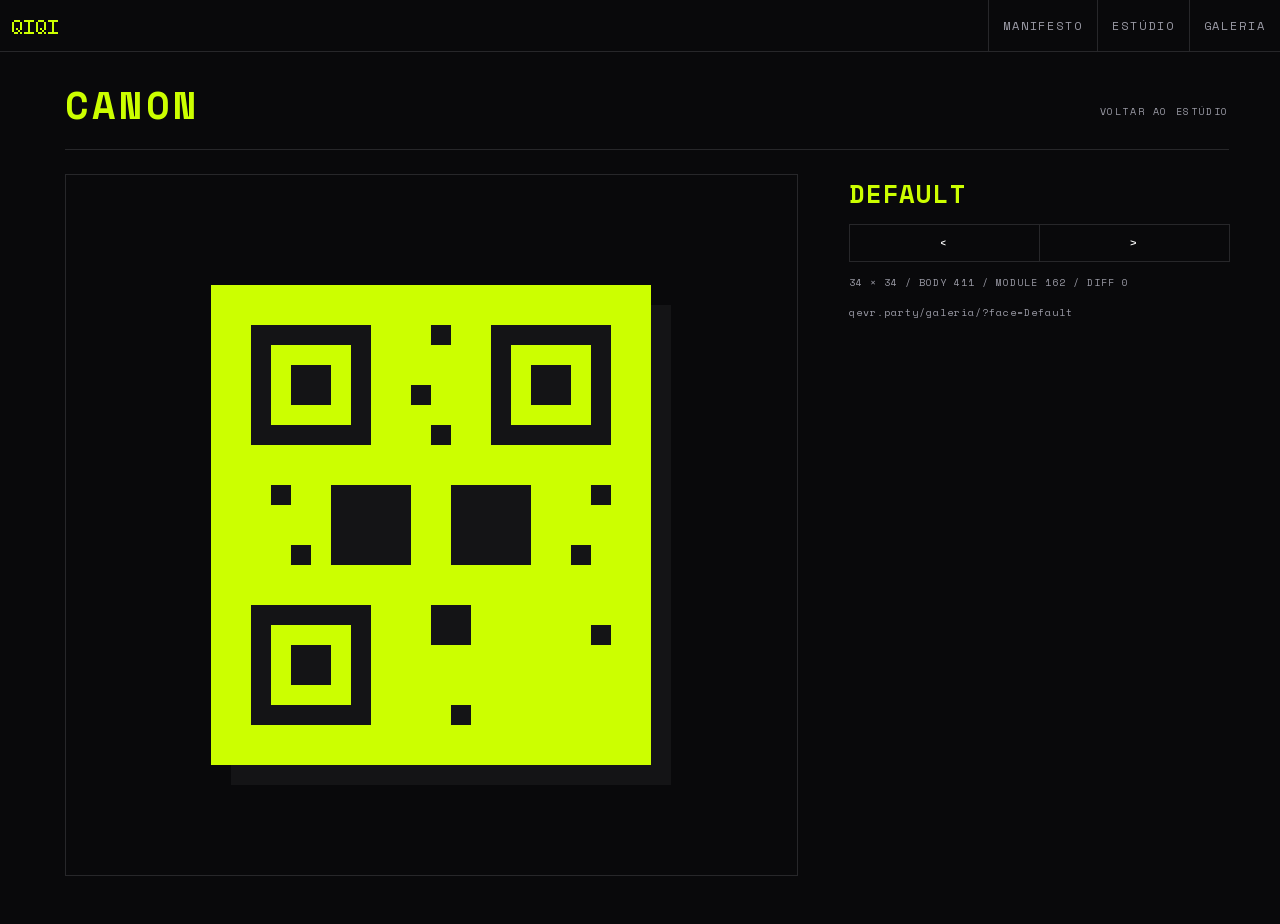
==== commit 0561c621: "one-screen manifesto read, phone + desktop; doors fixed to the floor; fire rail; header dock everywh" ====
--- a/canon/index.html
+++ b/canon/index.html
@@ -6,13 +6,14 @@
 <title>QIQI / CANON</title>
 <meta name="robots" content="noindex">
 <meta name="theme-color" content="#09090B">
+<script>document.documentElement.classList.add("is-next");</script>
 <link rel="icon" href="../assets/favicon.svg" type="image/svg+xml">
 <link rel="stylesheet" href="../assets/site.css">
 <style>
-  .canon-page { min-height: 100svh; max-width: var(--wrap); margin-inline: auto; padding: calc(var(--bar) + 24px) var(--gut) 48px; }
+  .canon-page { min-height: 100svh; max-width: var(--wrap); margin-inline: auto; padding: calc(var(--bar) + 24px) max(var(--gut), env(safe-area-inset-right, 0px)) calc(48px + env(safe-area-inset-bottom, 0px)) max(var(--gut), env(safe-area-inset-left, 0px)); }
   .canon-head { display: flex; align-items: end; justify-content: space-between; gap: 16px; padding-bottom: 16px; border-bottom: var(--rule) solid var(--qevr-hair); }
   .canon-head h1 { color: var(--brand); font-size: clamp(20px, 3vw, 48px); letter-spacing: .08em; }
-  .canon-head a { color: var(--qevr-muted); font-size: 10px; letter-spacing: .16em; text-decoration: none; }
+  .canon-head a { display: inline-flex; align-items: center; justify-content: flex-end; min-width: 44px; min-height: 44px; color: var(--qevr-muted); font-size: 10px; letter-spacing: .16em; text-decoration: none; }
   .canon-work { display: grid; grid-template-columns: minmax(0, 1fr) minmax(260px, 380px); gap: clamp(20px, 4vw, 64px); padding-top: 24px; align-items: start; }
   .canon-grid { min-width: 0; overflow: auto; border: var(--rule) solid var(--qevr-hair); padding: 10px; }
   .canon-grid canvas { display: block; image-rendering: pixelated; margin-inline: auto; }
@@ -22,7 +23,7 @@
   .canon-data { color: var(--qevr-muted); font-size: 10px; line-height: 1.8; letter-spacing: .1em; text-transform: none; overflow-wrap: anywhere; }
   @media (max-width: 720px) {
     .canon-work { grid-template-columns: 1fr; }
-    .canon-page { padding-inline: 12px; }
+    .canon-page { padding-right: max(12px, env(safe-area-inset-right, 0px)); padding-left: max(12px, env(safe-area-inset-left, 0px)); }
     .canon-head a { position: relative; }
     .canon-head a::before { content: ""; position: absolute; inset: -14px 0; }
   }
@@ -57,6 +58,7 @@
 <script>
 (function () {
   "use strict";
+  const NEXT = document.documentElement.classList.contains("is-next");
   var names = [], index = 0;
   function brand() { return getComputedStyle(document.documentElement).getPropertyValue("--brand").trim() || "#CCFF00"; }
   function drawWord(canvas) {
--- a/assets/site.css
+++ b/assets/site.css
@@ -56,6 +56,26 @@
   --chrome: var(--bar);
   --rail: 14px;
   --thermo-cell: 60px;
+
+  /* Shared layer names preserve the live stack. The companion's only LIVE
+     change is the ruled repair above the doors. */
+  --z-rail: 55;
+  --z-content: 1;
+  --z-header: 60;
+  --z-doors: 56;
+  --z-poster: 90;
+  --z-companion: 57;
+}
+
+/* The proposed page uses the complete ruled ladder. Keep this as tokens so
+   no component invents a private stacking number. */
+html.is-next {
+  --z-rail: 10;
+  --z-content: 20;
+  --z-header: 30;
+  --z-doors: 40;
+  --z-poster: 50;
+  --z-companion: 60;
 }
 
 html[data-mode="party"] { --brand: var(--qevr-pink); --accent: var(--qevr-pink); }
@@ -64,7 +84,12 @@
 * { margin: 0; padding: 0; box-sizing: border-box; border-radius: 0 !important; }
 
 /* the motion law is stepped and hard: anchor moves are cuts, never glides */
-html { background: var(--ground); scroll-behavior: auto; scroll-padding-top: var(--bar); }
+html {
+  background: var(--ground); scroll-behavior: auto; scroll-padding-top: var(--bar);
+  scrollbar-width: none;
+}
+html::-webkit-scrollbar,
+body::-webkit-scrollbar { display: none; width: 0; height: 0; }
 
 body {
   margin-left: var(--rail);
@@ -83,8 +108,8 @@
 /* ---------- bar ---------- */
 
 .bar {
-  position: fixed; left: var(--rail); right: 0; top: 0; height: var(--bar); z-index: 60;
-  padding: env(safe-area-inset-top, 0px) 0 0 12px;
+  position: fixed; left: 0; right: 0; top: 0; height: var(--bar); z-index: var(--z-header);
+  padding: env(safe-area-inset-top, 0px) env(safe-area-inset-right, 0px) 0 max(12px, env(safe-area-inset-left, 0px));
   background: var(--ground);
   border-bottom: var(--rule) solid var(--qevr-hair);
 }
@@ -111,7 +136,7 @@
    site green shows a pink block. the old stacked boxes at the right edge
    (GP, 2026-08-27). */
 .switches {
-  position: fixed; top: var(--bar); right: 0; z-index: 59;
+  position: fixed; top: var(--bar); right: 0; z-index: calc(var(--z-header) - 1);
   display: flex; flex-direction: column;
   background: var(--ground); padding: 8px 0 8px 8px;
 }
@@ -130,7 +155,7 @@
 
 /* ---------- thermometer ---------- */
 
-.thermo { position: fixed; left: 0; top: 0; bottom: 0; width: var(--rail); z-index: 55; background: var(--qevr-ink); }
+.thermo { position: fixed; left: 0; top: 0; bottom: 0; width: var(--rail); z-index: var(--z-rail); background: transparent; }
 .thermo__fill {
   position: absolute; left: 0; right: 0; top: 0; height: 0;
   background-color: var(--brand);
@@ -196,8 +221,10 @@
 
 .blocks {
   max-width: var(--wrap); margin-inline: auto;
-  /* top padding clears the floating control clusters (24px) */
-  padding: clamp(30px, 4vh, 44px) var(--gut) clamp(28px, 4vh, 48px);
+  /* phone top padding clears the floating controls; desktop joins the top
+     grid rule in its breakpoint below. no bottom padding: the doors are the
+     page's floor and sit flush (GP, 2026-08-28) */
+  padding: clamp(30px, 4vh, 44px) var(--gut) 0;
 }
 #panel { display: grid; grid-template-columns: clamp(210px, 22vw, 320px) minmax(0, 1fr); align-items: stretch; }
 .panel__rail { display: flex; flex-direction: column; border-right: var(--rule) solid var(--qevr-hair); }
@@ -210,7 +237,26 @@
 .panel__head:hover { background: var(--qevr-surface); }
 .panel__head:focus-visible { outline: 2px solid var(--brand); outline-offset: -4px; }
 .panel__head canvas { display: block; image-rendering: pixelated; max-width: 100%; }
-.panel__bay { position: relative; padding: clamp(16px, 2.2vw, 28px); min-width: 0; }
+.panel__bay { position: relative; padding: clamp(16px, 2.2vw, 28px); min-width: 0; display: flex; flex-direction: column; }
+.panel__bay[hidden] { display: none; }
+.panel__bay > * { flex: none; }
+/* These wrappers are layout-neutral everywhere except the fitted PROPOSED
+   phone frame. LIVE and desktop therefore keep their original geometry. */
+.panel__bay-slot { display: contents; }
+.panel__bay-fit { display: contents; }
+.panel__bay-fit > * { flex: none; }
+@media (min-width: 721px) {
+  /* The desktop grid starts on the read's top rule. Heading surfaces use
+     the whole left cell while their canvases stay on the shared text line. */
+  .blocks { padding-top: 0; }
+  .panel__head {
+    margin-left: calc(0px - var(--gut));
+    padding-left: calc(var(--gut) + clamp(12px, 1.4vw, 20px));
+  }
+}
+/* desktop: the stamp is pinned to the BAY's floor — inside the section
+   column, right above the doors (GP sketch, 2026-08-28) */
+@media (min-width: 721px) { .panel__bay .stampband { margin-top: auto; } }
 .panel__bay-sub { color: var(--qevr-muted); font-size: clamp(10px, .95vw, 11.5px); letter-spacing: .18em; margin-bottom: 14px; }
 .panel__bay-sub:empty { display: none; }
 .panel__bay-copy { min-width: 0; }
@@ -270,7 +316,7 @@
 /* ---------- companion ---------- */
 
 /* a true corner: small zone, so he never sits on the reading (soul: never covers content) */
-.companion { position: fixed; right: clamp(8px, 1.6vw, 22px); bottom: clamp(8px, 1.6vh, 22px); z-index: 50; width: 96px; height: 96px; display: grid; place-items: center; pointer-events: none; }
+.companion { position: fixed; right: clamp(8px, 1.6vw, 22px); bottom: clamp(8px, 1.6vh, 22px); z-index: var(--z-companion); width: 96px; height: 96px; display: grid; place-items: center; pointer-events: none; }
 .companion .mascot { pointer-events: auto; }
 .mascot { background: transparent; border: 0; padding: 0; cursor: pointer; display: block; will-change: transform; }
 .mascot canvas { display: block; image-rendering: pixelated; }
@@ -302,25 +348,36 @@
 }
 
 @media (max-width: 720px) {
-  /* the landing is two pages, not a scroll with half-states: a swipe settles
-     on him or on the read, never between. inside the read (an area taller
-     than the screen) scrolling stays free — snap only guards the two doors.
-     (body carries overflow-x: hidden, so it is the propagated scroller:
-     the snap-type must sit on BOTH roots or chromium ignores it)
-     PROXIMITY, not mandatory: mandatory yanked mid-read scrolls to the
-     nearest edge — the snap should settle a swipe near a boundary and
-     otherwise respect the finger (GP, 2026-08-28) */
-  html, body { scroll-snap-type: y proximity; }
-  .arrival { scroll-snap-align: start; }
-  .blocks { scroll-snap-align: start; }
-  /* the page's end is a legal resting point: the doors anchor the bottom */
-  .doors { scroll-snap-align: end; }
+  /* GP 2026-08-28: the landing and the read are TWO PAGES — you see him or
+     the read, never a half of each. CSS snap is gone (mandatory fought the
+     finger mid-read, proximity allowed split views); a JS pager resolves any
+     stop inside the boundary zone to a full page with a hard cut, and inside
+     the read the finger rules completely. Closed, the five heads STRETCH to
+     fill the page (no void, doors at the floor); open, they fall back to
+     natural height because the accordion's content fills the room. */
+  .blocks { display: flex; flex-direction: column; min-height: calc(100svh - var(--bar)); }
+  .blocks #panel {
+    display: flex; flex-direction: column; flex: 1 1 auto;
+    /* The row itself is the active surface. Let it reach both phone edges;
+       the extra head/bay padding below keeps every canvas and copy block on
+       the existing reading gutter. */
+    width: calc(100% + var(--gut) + var(--gut));
+    margin-inline: calc(0px - var(--gut));
+  }
+  .blocks .panel__rail { flex: 1 1 auto; }
+  .blocks .panel__head { flex: 1 1 auto; display: flex; align-items: center; }
+  .blocks.is-open .panel__head { flex: none; }
+  /* .blocks beats the base .doors rule that sits later in the file: the
+     doors sit flush under the last row — no band of ground between */
+  .blocks .doors { margin-top: 0; }
 
   .stances__grid, #neversList { grid-template-columns: minmax(0, 1fr); }
   /* GP's ruling: on the read he takes the bottom-right corner, same as the
      app. small zone, small cell, and only he himself takes the tap */
-  .companion { width: 64px; height: 64px; right: 10px; bottom: 12px; }
-  .bar { padding-inline: 0; }
+  /* GP 2026-08-28: bottom-right, 15% bigger */
+  .companion { width: 74px; height: 74px; right: 10px; bottom: 12px; }
+  .bar { padding-inline: env(safe-area-inset-left, 0px) env(safe-area-inset-right, 0px); }
+  .switches { background: transparent; }
   .bar__in { gap: 0; max-width: none; }
   .bar__mark { flex: 0 0 64px; width: 64px; overflow: hidden; display: flex; align-items: center; justify-content: center; }
   .bar__nav { flex: 1 1 auto; min-width: 0; display: grid; grid-template-columns: repeat(3, minmax(0, 1fr)); }
@@ -340,12 +397,29 @@
   .stamp { font-size: 15px; max-width: none; }
   #panel { grid-template-columns: minmax(0, 1fr); }
   .panel__rail { border-right: 0; border-bottom: var(--rule) solid var(--qevr-hair); }
-  .panel__head { padding: 10px 14px; }
-  .panel__bay { padding: 14px; min-height: 0 !important; }
-  /* the read fills exactly one page: stamp and doors sit at its floor,
-     never a void in the middle (GP, 2026-08-27) */
-  .blocks { min-height: calc(100svh - var(--bar)); display: flex; flex-direction: column; }
-  .blocks .stampband { margin-top: auto; }
+  .panel__head { padding: 10px calc(var(--gut) + 14px); }
+  .panel__bay { padding: 14px calc(var(--gut) + 14px); min-height: 0 !important; }
+  /* GP's accordion (2026-08-28): the bay opens right under the tapped head
+     and the heads below get pushed down. The stamp rides INSIDE the open
+     section. (Page sizing lives with the two-page rules above.) */
+  .panel__rail > .panel__bay { border-bottom: var(--rule) solid var(--qevr-hair); flex: none; }
+  /* open on a phone: rows go compact and the BAY absorbs the leftover, so
+     the content area runs down to the doors — never a floating void */
+  .blocks.is-open .panel__head { flex: 0 0 auto; }
+  .blocks.is-open .panel__rail > .panel__bay { flex: 1 1 auto; }
+  /* A GIFT already has enough copy to make its own page. Do not stretch its
+     bay (or either flex ancestor) to the viewport floor: that creates a
+     blank tail after the stamp and strands the doors hundreds of pixels
+     below it. Other sections retain their head-pinning tail. */
+  .blocks.is-gift-open #panel,
+  .blocks.is-gift-open .panel__rail,
+  .blocks.is-gift-open .panel__rail > .panel__bay { flex: 0 0 auto; }
+  /* Gift copy can finish just shy of the phone floor. Keep the doors joined
+     to the stamp and let their white band absorb that remainder. */
+  .blocks.is-gift-open .doors { flex: 1 0 auto; }
+  /* on phones the bay cursor's row is stray space — the stamp is the
+     section's terminal beat; the cursor stays a desktop creature */
+  #bayCursor { display: none; }
 }
 
 @media (prefers-reduced-motion: reduce) {
@@ -371,10 +445,11 @@
 .arrival__from { font-size: 10px; letter-spacing: .2em; color: var(--qevr-muted); text-align: center; }
 .arrival__from:empty { display: none; }
 /* the quick loading bar of the entrance ritual */
-.arrival__loading { width: min(46vw, 220px); height: 8px; border: var(--rule) solid var(--qevr-hair); }
+.arrival__loading { width: 100%; height: 8px; border: var(--rule) solid var(--qevr-hair); }
 .arrival__loading i { display: block; height: 100%; width: 0; background: var(--brand); }
-.arrival__signal { min-height: 18px; display: grid; place-items: center; }
+.arrival__signal { width: min(80vw, 260px); height: 20px; display: grid; place-items: center; }
 .arrival__signal > * { grid-area: 1 / 1; }
+.arrival__signal .arrival__hint { white-space: nowrap; }
 .arrival__signal .arrival__hint { visibility: hidden; }
 .arrival__signal.is-ready .arrival__hint { visibility: visible; }
 .arrival__signal.is-ready .arrival__loading { display: none; }
@@ -387,6 +462,8 @@
 body.is-booting .arrival__from,
 body.is-booting .arrival__color,
 body.is-booting .arrival__floor { visibility: hidden; }
+body.is-booting .arrival__question:empty::before { content: "\00a0"; }
+body.is-booting .arrival__color-controls span:empty::before { content: "\00a0"; }
 body.is-booting [data-qevr-cascade] { display: none !important; }
 /* the boot bar loads IN THE SLOT above where he builds — one bar, one home,
    never a second centered copy (GP, 2026-08-27) */
@@ -423,8 +500,11 @@
 
 /* ---------- the doors out: two bands at heading scale ---------- */
 .doors {
-  width: calc(100vw - var(--rail)); margin-top: clamp(24px, 4vh, 44px);
-  margin-left: calc(50% - 50vw + 7px);
+  width: 100vw; margin-top: 0;
+  margin-left: calc(50% - 50vw - 7px);
+  position: relative; z-index: var(--z-doors);
+  padding-bottom: env(safe-area-inset-bottom, 0px);
+  background: var(--ground);
   border-top: var(--rule) solid var(--qevr-hair);
   display: grid; grid-template-columns: repeat(2, minmax(0, 1fr));
 }
@@ -441,6 +521,8 @@
 
 /* ---------- the stamp drawn in his cells: a standing band below the panel ---------- */
 .stampband { padding: clamp(18px, 3vh, 34px) 0 0; }
+/* inside the bay (every width now) the stamp hugs the section's last line */
+.panel__bay .stampband { padding: 6px 0 4px; }
 .stamp { border-top: 0; padding-top: 0; max-width: none; }
 .stamp__band { border-top: 3px solid var(--brand); padding-top: clamp(14px, 2.2vh, 24px); }
 .stamp canvas { display: block; image-rendering: pixelated; max-width: 100%; }
@@ -448,8 +530,15 @@
 
 /* ---------- AS REGRAS: the poster pop ---------- */
 .poster {
-  position: fixed; inset: 0; z-index: 90; background: rgb(9 9 11 / 88%); display: none;
+  position: fixed; inset: 0; z-index: var(--z-poster); background: rgb(9 9 11 / 88%); display: none;
   overflow: auto; padding: clamp(12px, 3vh, 28px); place-items: center;
+}
+
+html.is-next .arrival,
+html.is-next #panel,
+html.is-next .stampband {
+  position: relative;
+  z-index: var(--z-content);
 }
 .poster.on { display: grid; }
 .poster__in { width: min(100%, 760px); display: grid; gap: 8px; }
